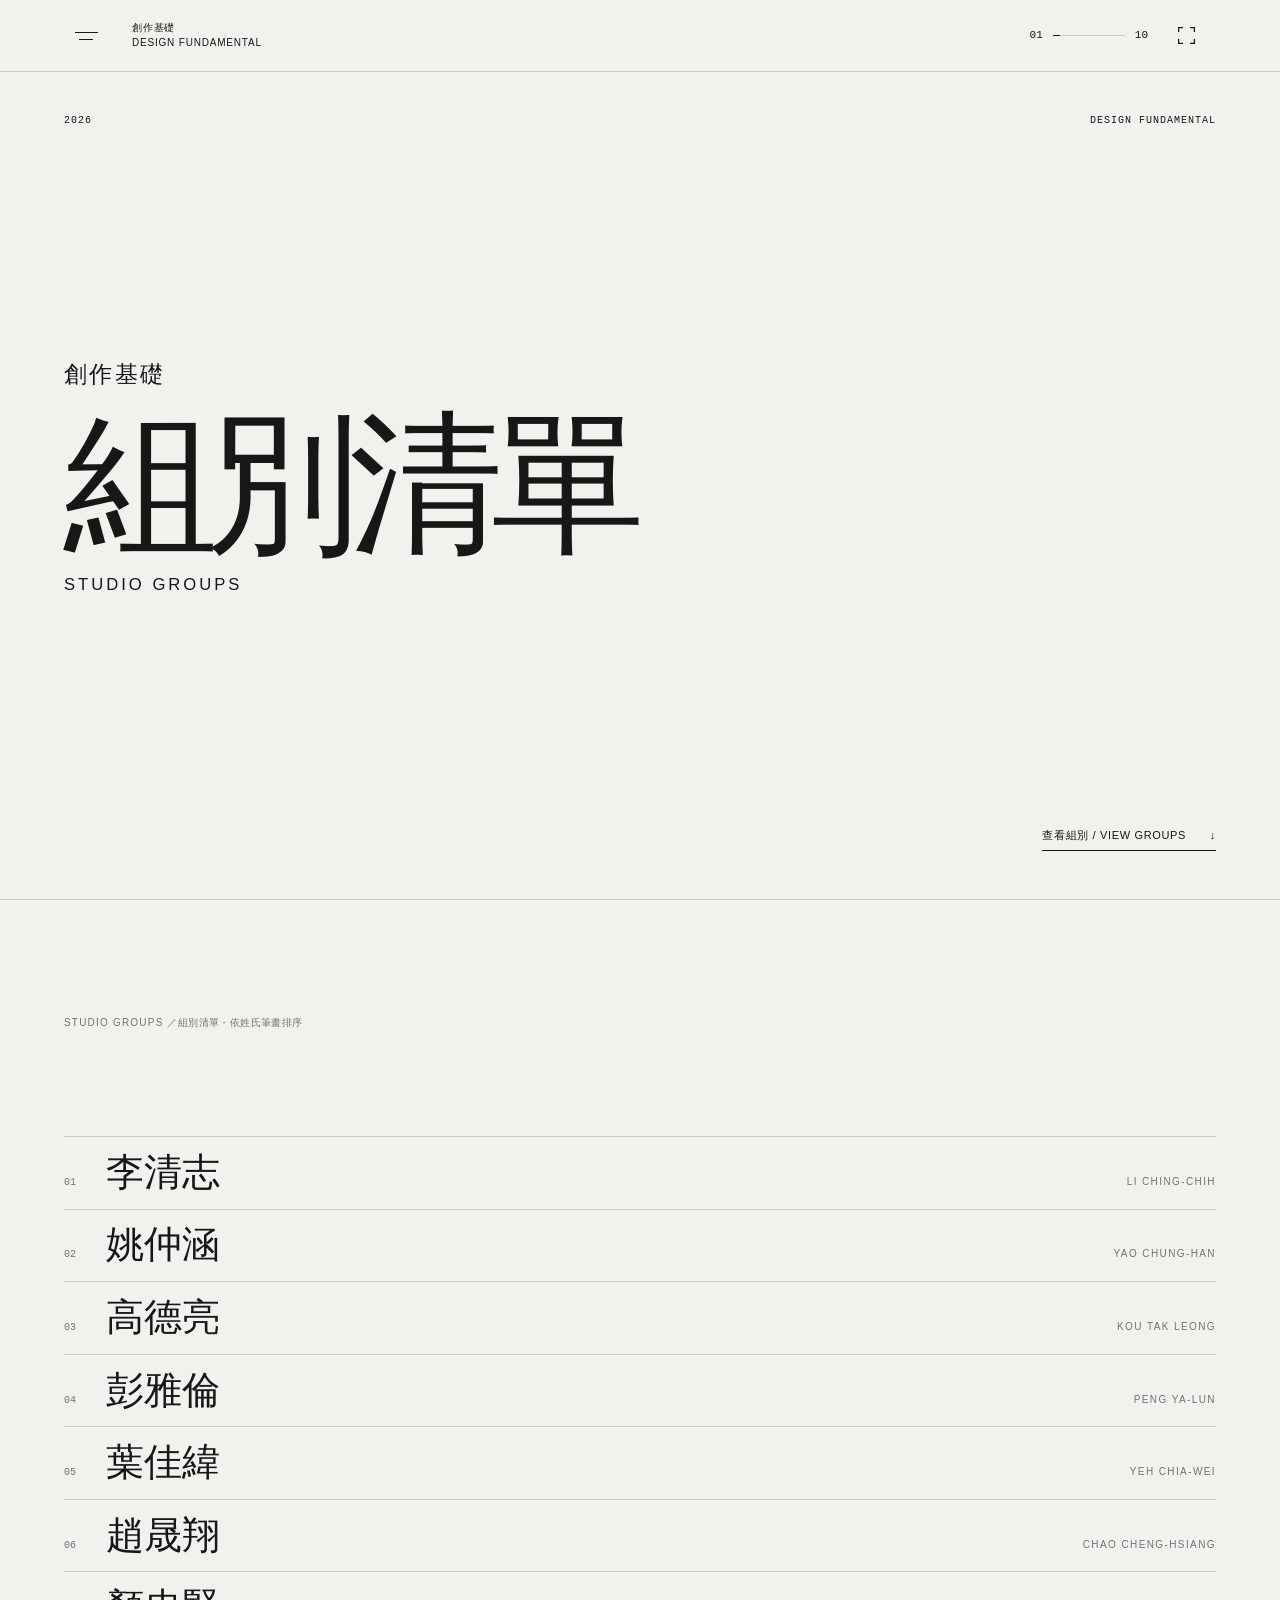
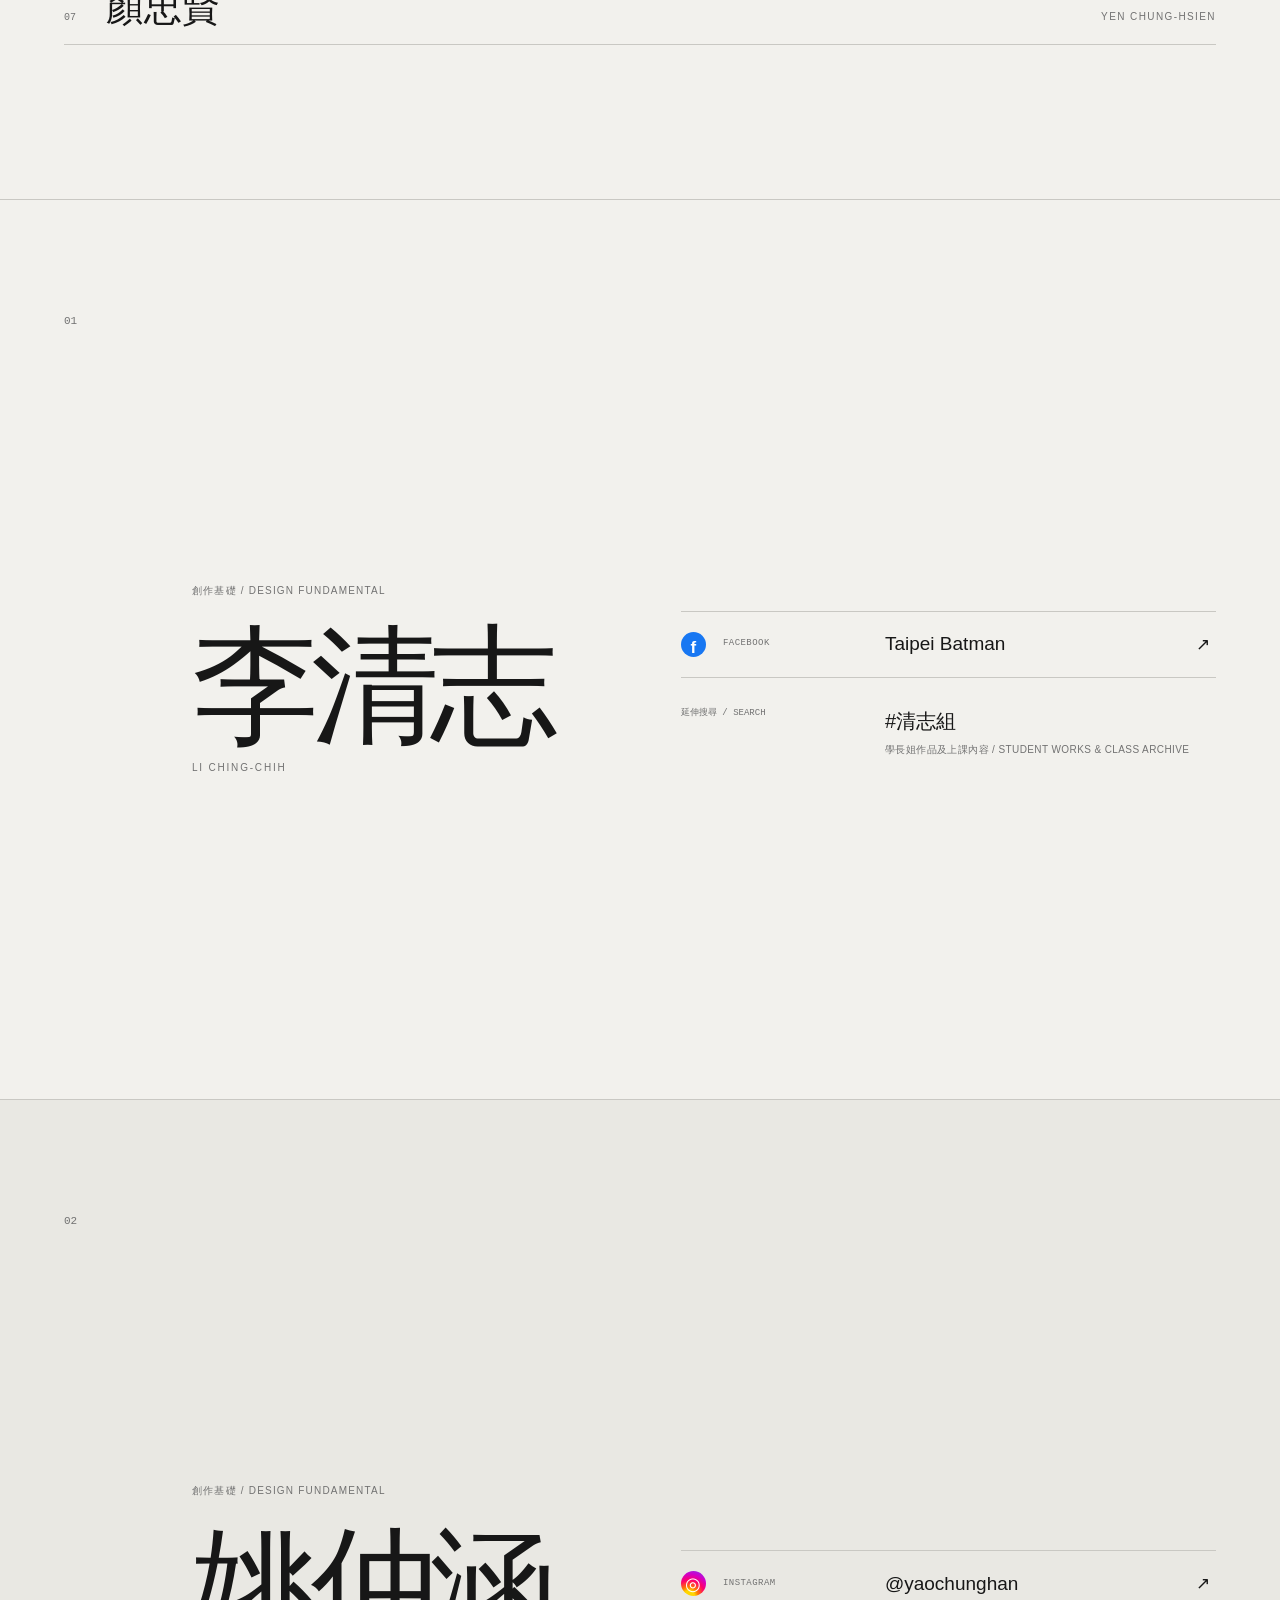
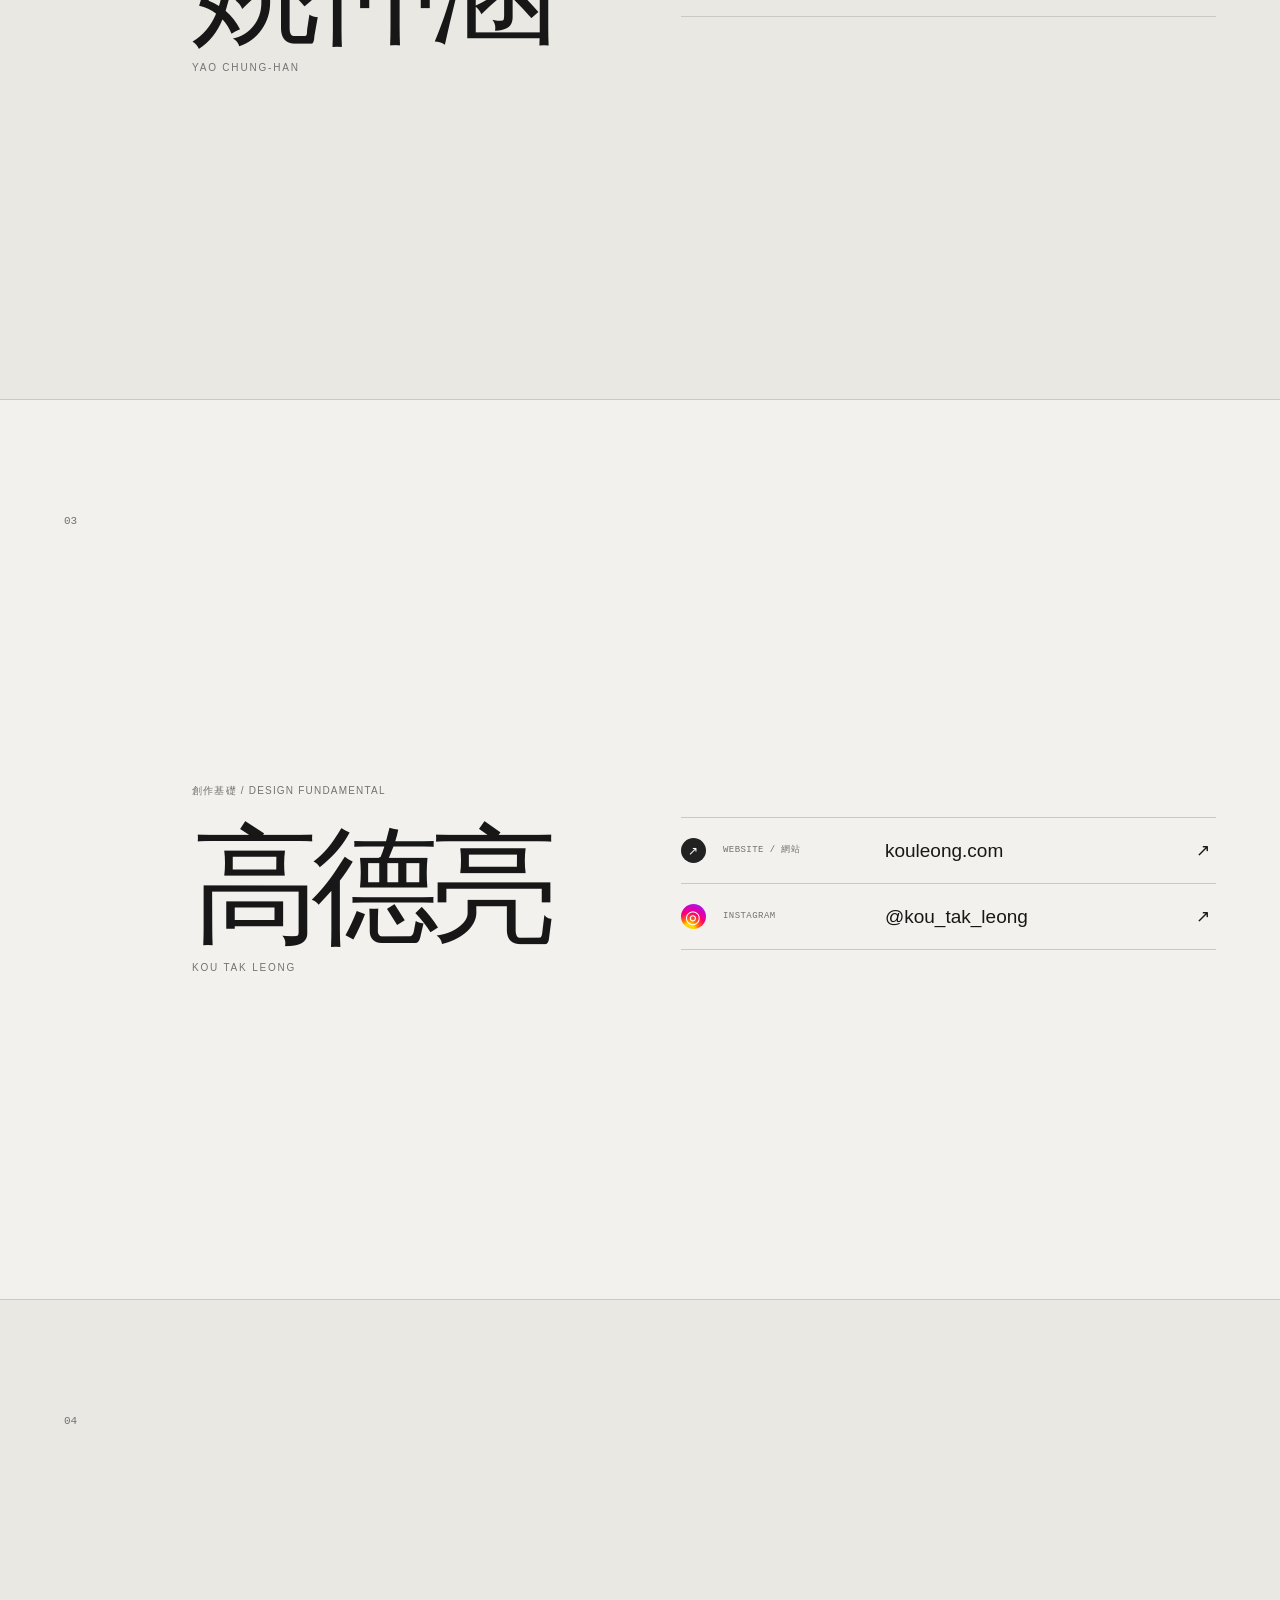
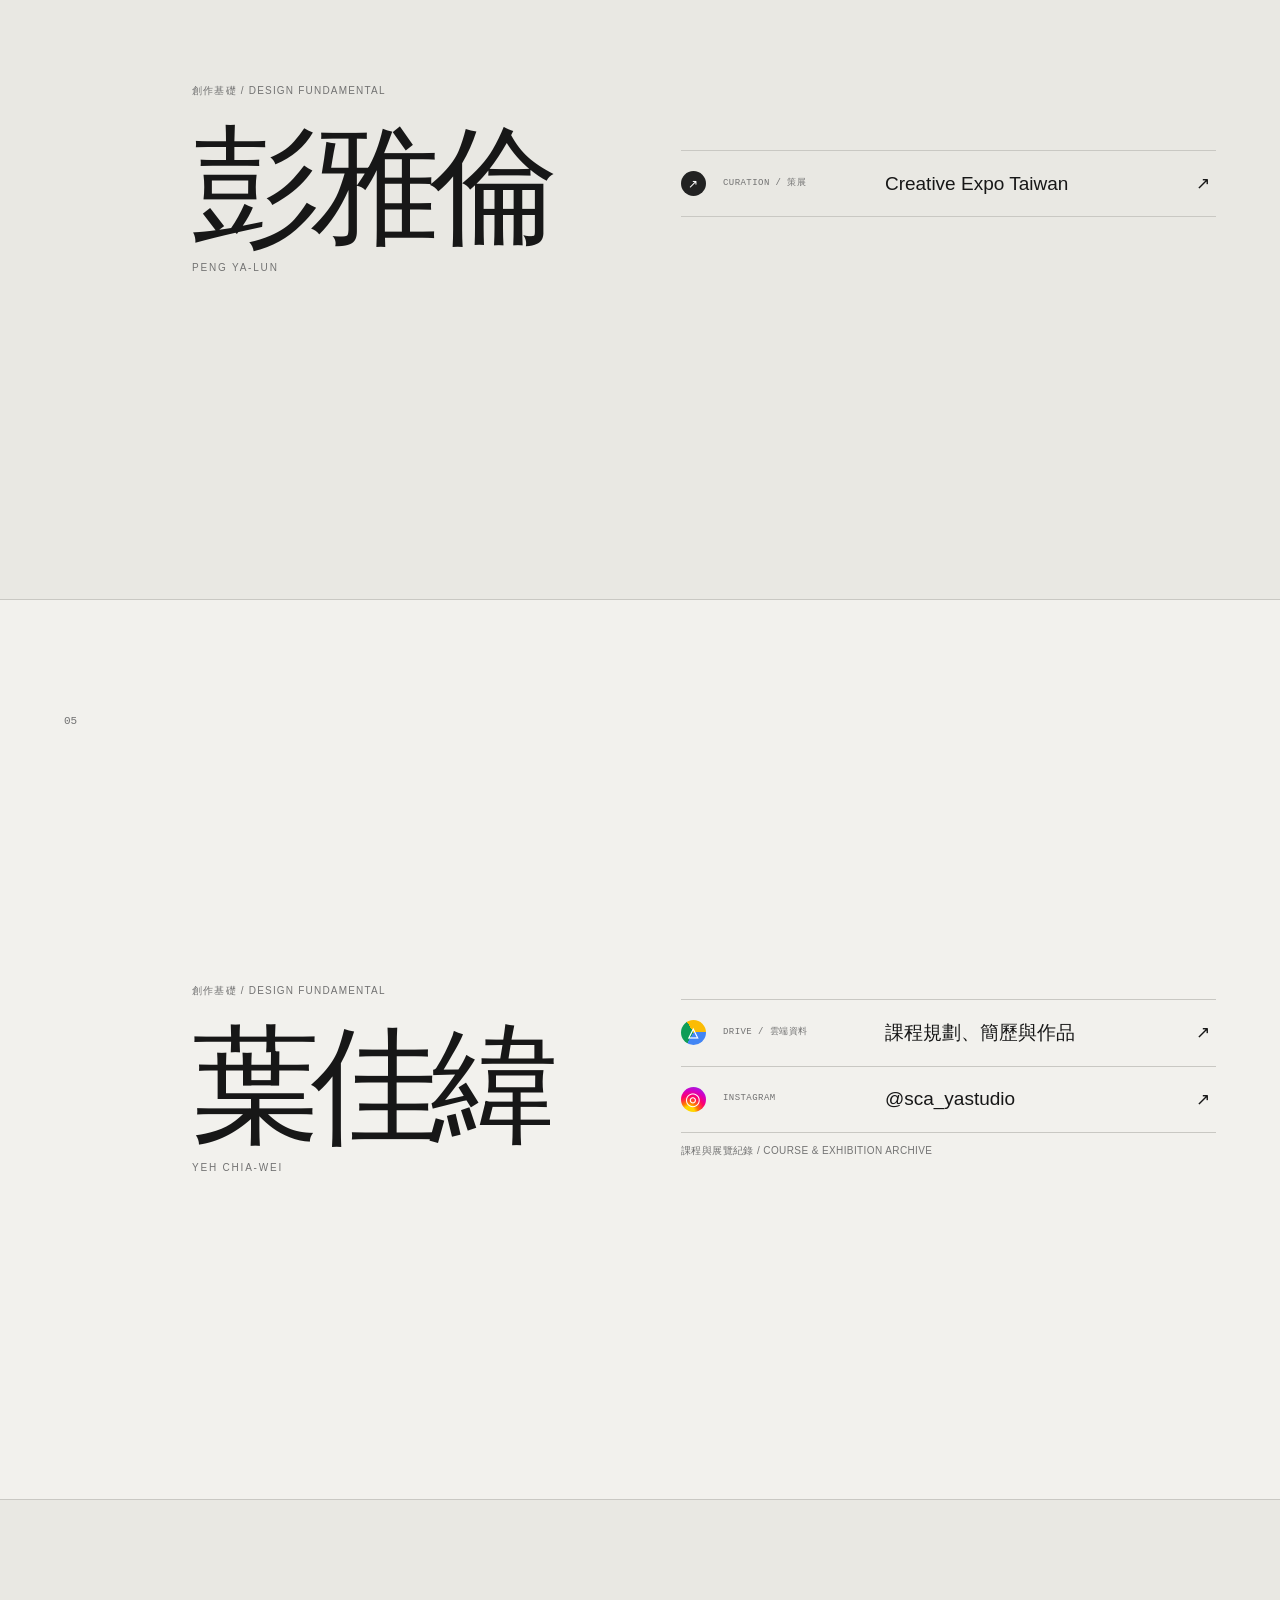
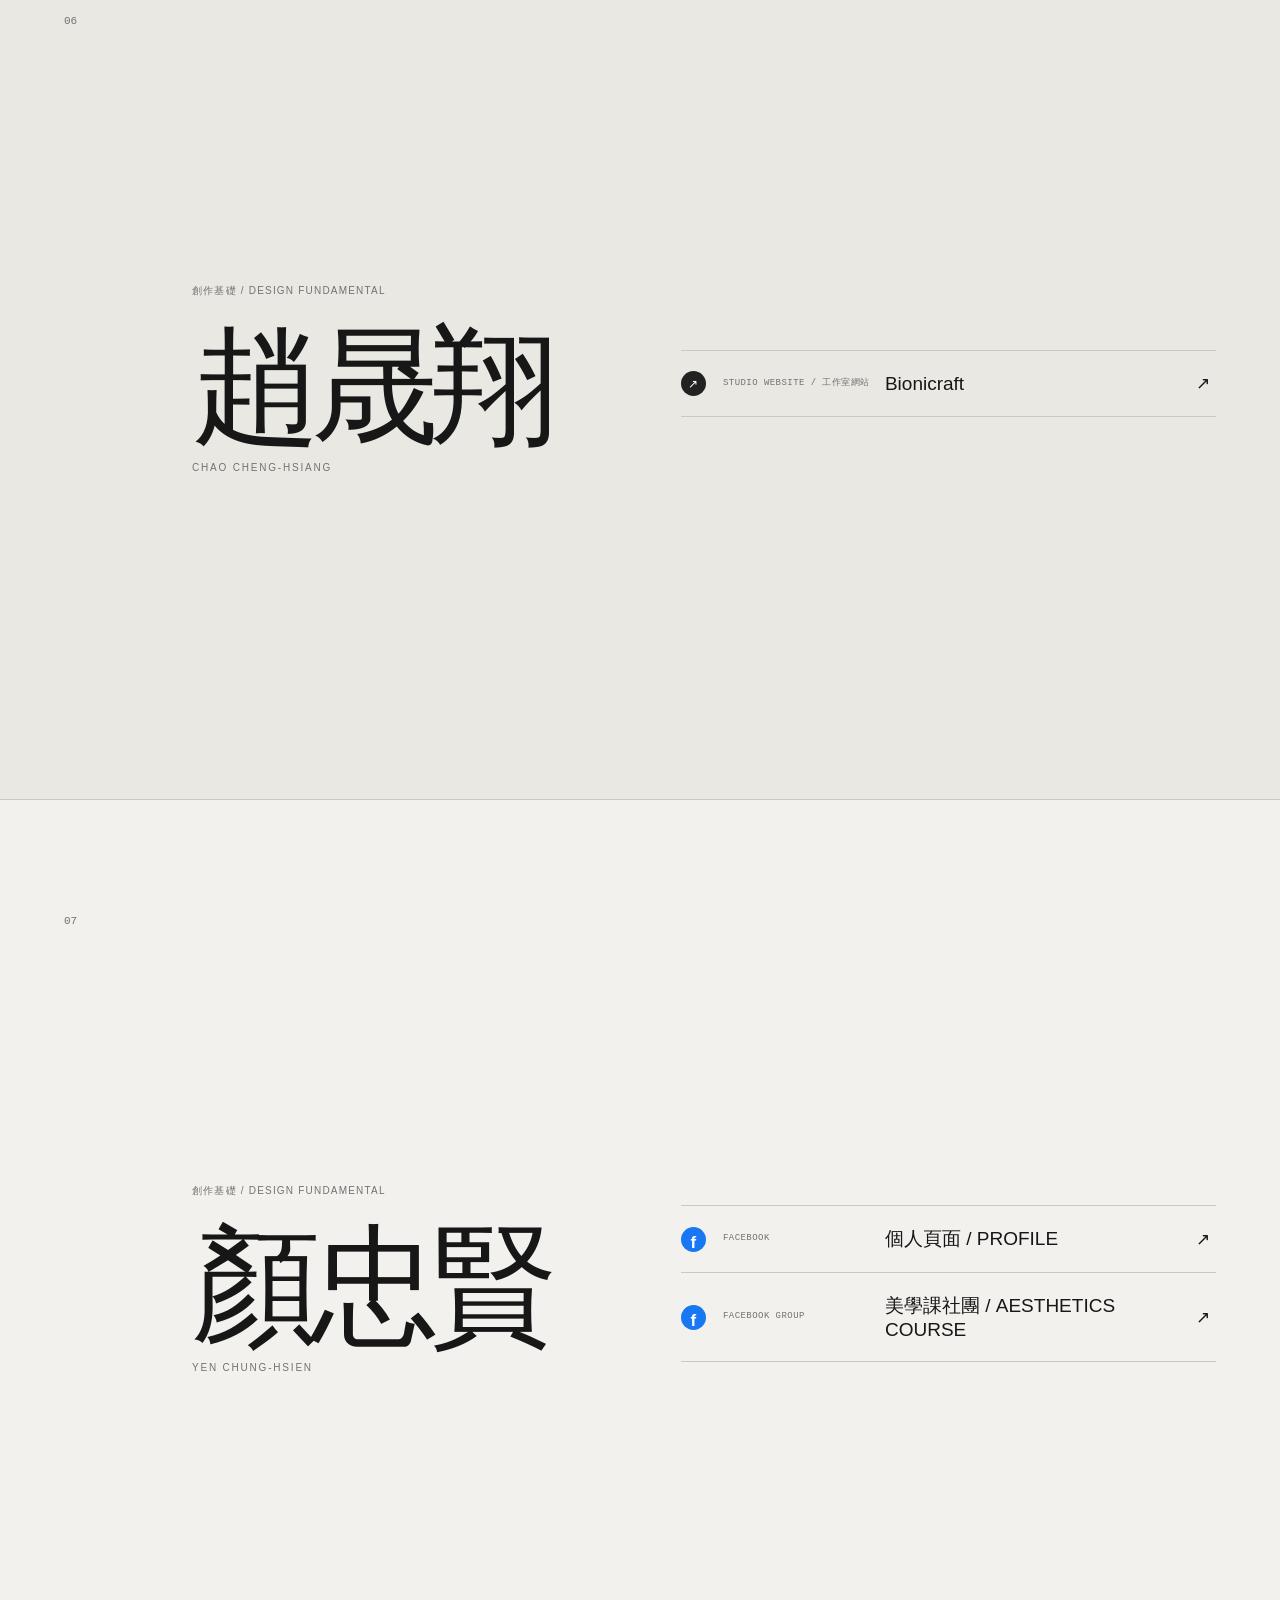
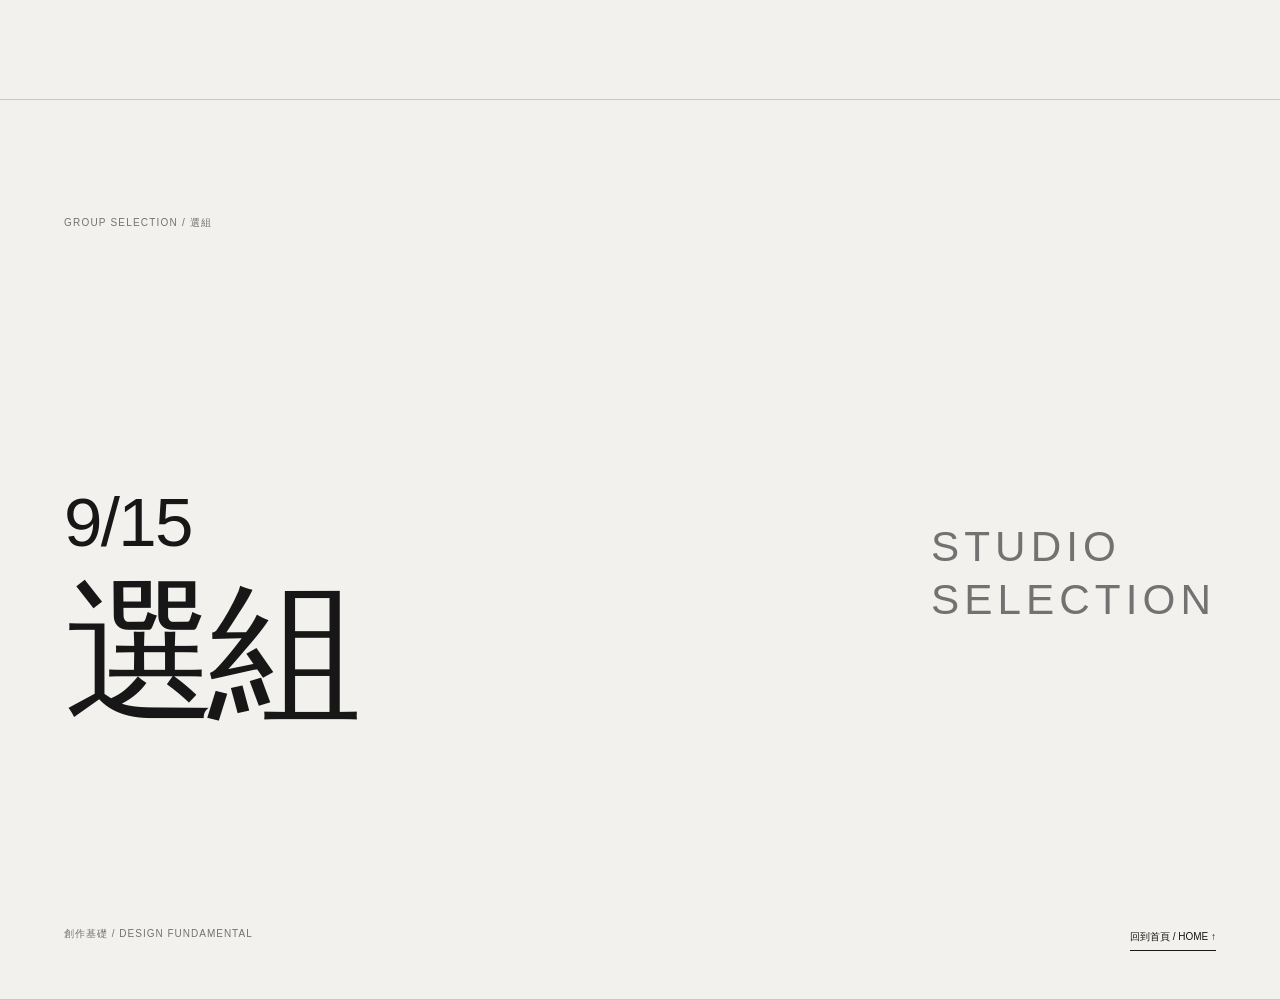
==== 1st/theater/index.html @ 1d9980ff "加入一年級創作基礎組別清單，並自首頁連結" ====
<!doctype html>
<html lang="zh-Hant">
<head>
  <meta charset="utf-8">
  <meta name="viewport" content="width=device-width, initial-scale=1, viewport-fit=cover">
  <meta name="description" content="創作基礎教師組別清單｜Design Fundamental Studio Groups">
  <title>創作基礎｜組別清單</title>
  <link rel="stylesheet" href="styles.css">
</head>
<body>
  <header class="topbar">
    <button class="icon-button menu-button" type="button" aria-label="開啟頁面目錄" aria-controls="drawer" aria-expanded="false">
      <span></span><span></span>
    </button>
    <a class="brand" href="#cover" aria-label="回到首頁"><span>創作基礎</span><strong>DESIGN FUNDAMENTAL</strong></a>
    <div class="progress" aria-hidden="true"><span id="current-number">01</span><i></i><span id="total-number">10</span></div>
    <button class="icon-button fullscreen-button" type="button" aria-label="進入全螢幕" title="全螢幕">
      <svg viewBox="0 0 24 24" aria-hidden="true"><path d="M8 3H3v5M16 3h5v5M8 21H3v-5M16 21h5v-5"/></svg>
    </button>
  </header>

  <div class="drawer-backdrop" hidden></div>
  <aside class="drawer" id="drawer" aria-hidden="true" aria-label="頁面目錄">
    <div class="drawer-head"><span>INDEX / 目錄</span><button class="drawer-close" type="button" aria-label="關閉目錄">×</button></div>
    <nav>
      <a href="#cover"><span>01</span>首頁 / HOME</a>
      <a href="#index"><span>02</span>組別清單 / STUDIO GROUPS</a>
      <a href="#li-ching-chih"><span>03</span><b>李清志<em>LI CHING-CHIH</em></b></a>
      <a href="#yao-chung-han"><span>04</span><b>姚仲涵<em>YAO CHUNG-HAN</em></b></a>
      <a href="#kou-tak-leong"><span>05</span><b>高德亮<em>KOU TAK LEONG</em></b></a>
      <a href="#peng-ya-lun"><span>06</span><b>彭雅倫<em>PENG YA-LUN</em></b></a>
      <a href="#yeh-chia-wei"><span>07</span><b>葉佳緯<em>YEH CHIA-WEI</em></b></a>
      <a href="#chao-cheng-hsiang"><span>08</span><b>趙晟翔<em>CHAO CHENG-HSIANG</em></b></a>
      <a href="#yen-chung-hsien"><span>09</span><b>顏忠賢<em>YEN CHUNG-HSIEN</em></b></a>
      <a href="#note"><span>10</span>9/15 選組 / SELECTION</a>
    </nav>
    <p class="drawer-note">創作基礎 / DESIGN FUNDAMENTAL</p>
  </aside>

  <main id="main">
    <section class="scene cover" id="cover" data-number="01">
      <div class="eyebrow"><span>2026</span><span>DESIGN FUNDAMENTAL</span></div>
      <div class="cover-title"><p>創作基礎</p><h1>組別清單</h1><span class="title-en">STUDIO GROUPS</span></div>
      <div class="cover-foot"><a href="#index">查看組別 / VIEW GROUPS <span>↓</span></a></div>
    </section>

    <section class="scene overview" id="index" data-number="02">
      <div class="scene-label">STUDIO GROUPS <span>／組別清單・依姓氏筆畫排序</span></div>
      <div class="teacher-index">
        <a href="#li-ching-chih"><span>01</span>李清志<em>LI CHING-CHIH</em></a>
        <a href="#yao-chung-han"><span>02</span>姚仲涵<em>YAO CHUNG-HAN</em></a>
        <a href="#kou-tak-leong"><span>03</span>高德亮<em>KOU TAK LEONG</em></a>
        <a href="#peng-ya-lun"><span>04</span>彭雅倫<em>PENG YA-LUN</em></a>
        <a href="#yeh-chia-wei"><span>05</span>葉佳緯<em>YEH CHIA-WEI</em></a>
        <a href="#chao-cheng-hsiang"><span>06</span>趙晟翔<em>CHAO CHENG-HSIANG</em></a>
        <a href="#yen-chung-hsien"><span>07</span>顏忠賢<em>YEN CHUNG-HSIEN</em></a>
      </div>
    </section>

    <section class="scene teacher" id="li-ching-chih" data-number="03">
      <div class="teacher-no">01</div><div class="teacher-main"><div class="scene-label">創作基礎 / DESIGN FUNDAMENTAL</div><h2>李清志</h2><p class="roman">LI CHING-CHIH</p></div>
      <div class="resources"><a href="https://www.facebook.com/taipeibatman/?locale=zh_TW" target="_blank" rel="noopener"><b class="service-icon facebook" aria-hidden="true">f</b><span>FACEBOOK</span><strong>Taipei Batman</strong><i>↗</i></a><div class="search-cue"><span>延伸搜尋 / SEARCH</span><strong>#清志組</strong><p>學長姐作品及上課內容 / STUDENT WORKS &amp; CLASS ARCHIVE</p></div></div>
    </section>

    <section class="scene teacher alt" id="yao-chung-han" data-number="04">
      <div class="teacher-no">02</div><div class="teacher-main"><div class="scene-label">創作基礎 / DESIGN FUNDAMENTAL</div><h2>姚仲涵</h2><p class="roman">YAO CHUNG-HAN</p></div>
      <div class="resources"><a href="https://www.instagram.com/yaochunghan/" target="_blank" rel="noopener"><b class="service-icon instagram" aria-hidden="true">◎</b><span>INSTAGRAM</span><strong>@yaochunghan</strong><i>↗</i></a></div>
    </section>

    <section class="scene teacher" id="kou-tak-leong" data-number="05">
      <div class="teacher-no">03</div><div class="teacher-main"><div class="scene-label">創作基礎 / DESIGN FUNDAMENTAL</div><h2>高德亮</h2><p class="roman">KOU TAK LEONG</p></div>
      <div class="resources"><a href="https://kouleong.com/" target="_blank" rel="noopener"><b class="service-icon website" aria-hidden="true">↗</b><span>WEBSITE / 網站</span><strong>kouleong.com</strong><i>↗</i></a><a href="https://www.instagram.com/kou_tak_leong" target="_blank" rel="noopener"><b class="service-icon instagram" aria-hidden="true">◎</b><span>INSTAGRAM</span><strong>@kou_tak_leong</strong><i>↗</i></a></div>
    </section>

    <section class="scene teacher alt" id="peng-ya-lun" data-number="06">
      <div class="teacher-no">04</div><div class="teacher-main"><div class="scene-label">創作基礎 / DESIGN FUNDAMENTAL</div><h2>彭雅倫</h2><p class="roman">PENG YA-LUN</p></div>
      <div class="resources"><a href="https://creativexpo.tw/zh-TW/cultural_curations/10" target="_blank" rel="noopener"><b class="service-icon website" aria-hidden="true">↗</b><span>CURATION / 策展</span><strong>Creative Expo Taiwan</strong><i>↗</i></a></div>
    </section>

    <section class="scene teacher feature" id="yeh-chia-wei" data-number="07">
      <div class="teacher-no">05</div><div class="teacher-main"><div class="scene-label">創作基礎 / DESIGN FUNDAMENTAL</div><h2>葉佳緯</h2><p class="roman">YEH CHIA-WEI</p></div>
      <div class="resources"><a href="https://drive.google.com/drive/folders/1N_geGRnS-RFAFF9oGL-iHlhNefuOxCcX?usp=sharing" target="_blank" rel="noopener"><b class="service-icon drive" aria-hidden="true">△</b><span>DRIVE / 雲端資料</span><strong>課程規劃、簡歷與作品</strong><i>↗</i></a><a href="https://www.instagram.com/sca_yastudio/" target="_blank" rel="noopener"><b class="service-icon instagram" aria-hidden="true">◎</b><span>INSTAGRAM</span><strong>@sca_yastudio</strong><i>↗</i></a><p class="detail">課程與展覽紀錄 / COURSE &amp; EXHIBITION ARCHIVE</p></div>
    </section>

    <section class="scene teacher alt" id="chao-cheng-hsiang" data-number="08">
      <div class="teacher-no">06</div><div class="teacher-main"><div class="scene-label">創作基礎 / DESIGN FUNDAMENTAL</div><h2>趙晟翔</h2><p class="roman">CHAO CHENG-HSIANG</p></div>
      <div class="resources"><a href="https://www.bionicraft.com" target="_blank" rel="noopener"><b class="service-icon website" aria-hidden="true">↗</b><span>STUDIO WEBSITE / 工作室網站</span><strong>Bionicraft</strong><i>↗</i></a></div>
    </section>

    <section class="scene teacher" id="yen-chung-hsien" data-number="09">
      <div class="teacher-no">07</div><div class="teacher-main"><div class="scene-label">創作基礎 / DESIGN FUNDAMENTAL</div><h2>顏忠賢</h2><p class="roman">YEN CHUNG-HSIEN</p></div>
      <div class="resources"><a href="https://www.facebook.com/share/14n8GoE8MLs/?mibextid=wwXIfr" target="_blank" rel="noopener"><b class="service-icon facebook" aria-hidden="true">f</b><span>FACEBOOK</span><strong>個人頁面 / PROFILE</strong><i>↗</i></a><a href="https://www.facebook.com/share/g/1DfXF14tcX/?mibextid=wwXIfr" target="_blank" rel="noopener"><b class="service-icon facebook" aria-hidden="true">f</b><span>FACEBOOK GROUP</span><strong>美學課社團 / AESTHETICS COURSE</strong><i>↗</i></a></div>
    </section>

    <section class="scene note" id="note" data-number="10">
      <div class="scene-label">GROUP SELECTION / 選組</div><h2><span>9/15</span><br>選組</h2>
      <div class="selection-en">STUDIO<br>SELECTION</div>
      <p>創作基礎 / DESIGN FUNDAMENTAL</p><a class="back-top" href="#cover">回到首頁 / HOME ↑</a>
    </section>
  </main>
  <noscript>本頁需要 JavaScript 才能啟用導覽與全螢幕控制；所有教師連結仍可正常使用。</noscript>
  <script src="app.js"></script>
</body>
</html>
---- 1st/theater/styles.css ----
:root {
  --paper: #f2f1ed;
  --ink: #171717;
  --muted: #727272;
  --line: #c9c8c3;
  --header: 72px;
  --pad: clamp(24px, 5vw, 76px);
  font-family: "Helvetica Neue", "Noto Sans TC", "PingFang TC", Arial, sans-serif;
  color: var(--ink);
  background: var(--paper);
}

* { box-sizing: border-box; }
html { scroll-behavior: smooth; scroll-snap-type: y mandatory; background: var(--paper); }
body { margin: 0; background: var(--paper); overflow-x: hidden; }
a { color: inherit; }

.topbar {
  position: fixed;
  z-index: 50;
  inset: 0 0 auto;
  height: var(--header);
  display: grid;
  grid-template-columns: 52px auto 1fr 52px;
  align-items: center;
  gap: 16px;
  padding: 0 var(--pad);
  border-bottom: 1px solid var(--line);
  background: rgba(242, 241, 237, .94);
  backdrop-filter: blur(12px);
}

.icon-button {
  width: 44px;
  height: 44px;
  border: 0;
  background: transparent;
  color: inherit;
  display: grid;
  place-items: center;
  cursor: pointer;
}

.menu-button { gap: 6px; align-content: center; }
.menu-button span { display: block; width: 23px; height: 1px; background: currentColor; }
.menu-button span:last-child { width: 14px; justify-self: start; margin-left: 9px; }
.brand { text-decoration: none; line-height: 1.05; font-size: 10px; letter-spacing: .08em; }
.brand span, .brand strong { display: block; }
.brand strong { font-size: 10px; margin-top: 4px; font-weight: 500; }
.progress { justify-self: end; display: flex; align-items: center; gap: 10px; font: 11px/1 monospace; }
.progress i { width: 72px; height: 1px; background: var(--line); position: relative; }
.progress i::after { content: ""; display: block; width: var(--progress, 10%); height: 1px; background: var(--ink); transition: width .3s; }
.fullscreen-button svg { width: 21px; fill: none; stroke: currentColor; stroke-width: 1.4; }

.scene {
  position: relative;
  min-height: 100vh;
  min-height: 100svh;
  padding: calc(var(--header) + 44px) var(--pad) 48px;
  scroll-snap-align: start;
  scroll-margin-top: var(--header);
  overflow: hidden;
  border-bottom: 1px solid var(--line);
}

.scene-label { font-size: 10px; letter-spacing: .12em; text-transform: uppercase; color: var(--muted); }
.scene-label span { letter-spacing: .04em; }
.cover { display: grid; grid-template-rows: auto 1fr auto; }
.eyebrow { display: flex; justify-content: space-between; font: 10px/1 monospace; letter-spacing: .1em; }
.cover-title { align-self: center; }
.cover-title p { font-size: clamp(16px, 2vw, 23px); margin: 0 0 24px; letter-spacing: .1em; }
.cover h1 { font-size: clamp(68px, 12vw, 160px); line-height: .92; font-weight: 400; letter-spacing: -.075em; margin: 0; }
.title-en { display: block; margin-top: 20px; font-size: clamp(12px, 1.3vw, 17px); letter-spacing: .18em; }
.cover-foot { display: flex; justify-content: flex-end; align-items: end; }
.cover-foot a { font-size: 11px; letter-spacing: .06em; text-decoration: none; border-bottom: 1px solid; padding-bottom: 7px; }
.cover-foot a span { margin-left: 20px; }

.overview { display: grid; grid-template-rows: auto 1fr; }
.teacher-index { align-self: center; }
.teacher-index a {
  display: grid;
  grid-template-columns: 42px minmax(170px, 1fr) 1fr;
  align-items: baseline;
  text-decoration: none;
  border-bottom: 1px solid var(--line);
  padding: clamp(7px, 1.2vh, 14px) 0;
  font-size: clamp(25px, 4.2vh, 47px);
  transition: padding .2s;
}
.teacher-index a:first-child { border-top: 1px solid var(--line); }
.teacher-index a:hover, .teacher-index a:focus-visible { padding-left: 10px; }
.teacher-index span { font: 10px/1 monospace; color: var(--muted); }
.teacher-index em { font: 10px/1 sans-serif; letter-spacing: .14em; font-style: normal; justify-self: end; color: var(--muted); }

.teacher { display: grid; grid-template-columns: 6vw minmax(280px, .9fr) minmax(320px, 1.1fr); column-gap: 4vw; align-items: center; }
.teacher.alt { background: #e9e8e3; }
.teacher-no { align-self: start; font: 11px/1 monospace; color: var(--muted); }
.teacher-main h2 { font-size: clamp(68px, 10vw, 142px); line-height: .9; font-weight: 400; letter-spacing: -.07em; margin: 30px 0 18px; }
.roman { font-size: 10px; letter-spacing: .18em; color: var(--muted); }
.resources { border-top: 1px solid var(--line); }
.resources > a {
  display: grid;
  grid-template-columns: 30px 150px 1fr 20px;
  gap: 12px;
  align-items: center;
  text-decoration: none;
  border-bottom: 1px solid var(--line);
  padding: 20px 0;
}
.service-icon { width: 25px; height: 25px; border-radius: 50%; display: grid; place-items: center; font: 600 14px/1 Arial; color: #fff; }
.service-icon.facebook { background: #1877f2; font-family: Arial, sans-serif; font-size: 17px; align-items: end; padding-bottom: 1px; }
.service-icon.instagram { background: radial-gradient(circle at 32% 100%, #ffd600 0 18%, #ff7a00 30%, #ff0169 52%, #d300c5 72%, #7638fa 100%); font-size: 18px; font-weight: 400; }
.service-icon.website { background: #222; font-size: 12px; font-weight: 400; }
.service-icon.drive { background: conic-gradient(from 210deg, #0f9d58 0 33%, #fbbc04 0 66%, #4285f4 0); font-size: 13px; font-weight: 600; }
.resources > a span { font: 9px/1.3 monospace; letter-spacing: .05em; color: var(--muted); }
.resources > a strong { font-size: clamp(15px, 1.5vw, 19px); font-weight: 400; }
.resources > a i { font-style: normal; font-size: 17px; transition: transform .2s; }
.resources > a:hover i, .resources > a:focus-visible i { transform: translate(3px, -3px); }
.search-cue { margin-top: 30px; display: grid; grid-template-columns: 192px 1fr; gap: 8px 12px; }
.search-cue span { font: 9px/1.3 monospace; color: var(--muted); }
.search-cue strong { font-size: 20px; font-weight: 400; }
.search-cue p { grid-column: 2; margin: 0; font-size: 10px; letter-spacing: .04em; color: var(--muted); }
.detail { font-size: 10px; color: var(--muted); letter-spacing: .04em; line-height: 1.6; }

.note { display: grid; grid-template-columns: 1.15fr .85fr; grid-template-rows: auto 1fr auto; column-gap: 8vw; }
.note .scene-label { grid-column: 1 / -1; }
.note h2 { align-self: center; font-size: clamp(74px, 12vw, 170px); line-height: 1; font-weight: 400; letter-spacing: -.065em; margin: 0; }
.note h2 span { display: inline-block; font-size: .45em; letter-spacing: -.025em; margin-bottom: .28em; }
.selection-en { align-self: center; justify-self: end; font-size: clamp(22px, 3.3vw, 48px); line-height: 1.25; letter-spacing: .12em; color: var(--muted); }
.note > p { font-size: 10px; letter-spacing: .1em; align-self: end; color: var(--muted); }
.back-top { justify-self: end; align-self: end; font-size: 10px; text-decoration: none; border-bottom: 1px solid; padding-bottom: 6px; }

.drawer { position: fixed; z-index: 100; left: 0; top: 0; width: min(460px, 90vw); height: 100%; background: var(--paper); color: var(--ink); border-right: 1px solid var(--line); padding: 26px clamp(24px, 4vw, 52px); transform: translateX(-102%); transition: transform .3s ease; display: flex; flex-direction: column; }
.drawer.open { transform: none; }
.drawer-backdrop { position: fixed; z-index: 90; inset: 0; background: rgba(0, 0, 0, .2); }
.drawer-backdrop:not([hidden]) { display: block; }
.drawer-head { display: flex; justify-content: space-between; align-items: center; font: 10px/1 monospace; letter-spacing: .1em; margin-bottom: 34px; }
.drawer-close { border: 0; background: none; color: inherit; font-size: 30px; cursor: pointer; }
.drawer nav { display: flex; flex-direction: column; overflow: auto; }
.drawer nav a { display: grid; grid-template-columns: 42px 1fr; text-decoration: none; border-bottom: 1px solid var(--line); padding: 11px 0; font-size: 16px; }
.drawer nav a:first-child { border-top: 1px solid var(--line); }
.drawer nav a span { font: 9px/1.8 monospace; color: var(--muted); }
.drawer nav a b { display: flex; justify-content: space-between; align-items: baseline; gap: 14px; font-weight: 400; }
.drawer nav a em { font: 8px/1 sans-serif; letter-spacing: .08em; color: var(--muted); white-space: nowrap; }
.drawer nav a.active { font-weight: 600; }
.drawer-note { margin: auto 0 0; font-size: 9px; letter-spacing: .1em; color: var(--muted); }

:focus-visible { outline: 2px solid var(--ink); outline-offset: 4px; }

@media (max-width: 780px) {
  :root { --header: 64px; --pad: 22px; }
  .topbar { grid-template-columns: 40px auto 1fr 40px; gap: 8px; }
  .progress i { width: 28px; }
  .brand span { display: none; }
  .scene { padding-top: calc(var(--header) + 30px); }
  .cover h1 { font-size: clamp(64px, 21vw, 102px); }
  .cover-foot { justify-content: flex-start; }
  .overview { overflow: auto; }
  .teacher-index a { grid-template-columns: 34px 1fr; }
  .teacher-index em { display: none; }
  .teacher { grid-template-columns: 34px 1fr; grid-template-rows: auto auto 1fr; align-items: start; column-gap: 10px; }
  .teacher-no { grid-row: 1; }
  .teacher-main { grid-column: 2; }
  .teacher-main h2 { font-size: clamp(58px, 20vw, 94px); margin: 24px 0 13px; }
  .resources { grid-column: 2; margin-top: 8vh; }
  .resources > a { grid-template-columns: 28px 1fr 18px; padding: 16px 0; }
  .resources > a span { grid-column: 2; }
  .resources > a strong { grid-column: 2; }
  .resources > a i { grid-column: 3; grid-row: 1 / 3; }
  .service-icon { grid-row: 1 / 3; }
  .search-cue { grid-template-columns: 1fr; }
  .search-cue p { grid-column: 1; }
  .note { display: flex; flex-direction: column; }
  .note h2 { margin: auto 0 5vh; font-size: clamp(78px, 27vw, 130px); }
  .selection-en { align-self: flex-start; justify-self: auto; font-size: 23px; }
  .note > p { margin: auto 0 0; }
  .back-top { position: static; align-self: flex-end; margin-top: 24px; }
  .drawer nav a b { display: block; }
  .drawer nav a em { display: block; margin-top: 4px; }
}

@media (max-height: 720px) and (min-width: 781px) {
  .scene { padding-top: calc(var(--header) + 24px); padding-bottom: 24px; }
  .teacher-main h2 { font-size: clamp(60px, 9vw, 106px); }
  .resources > a { padding: 14px 0; }
  .teacher-index a { padding: 7px 0; }
}

@media (prefers-reduced-motion: reduce) {
  html { scroll-behavior: auto; }
  .drawer, .progress i::after, .resources > a i { transition: none; }
}
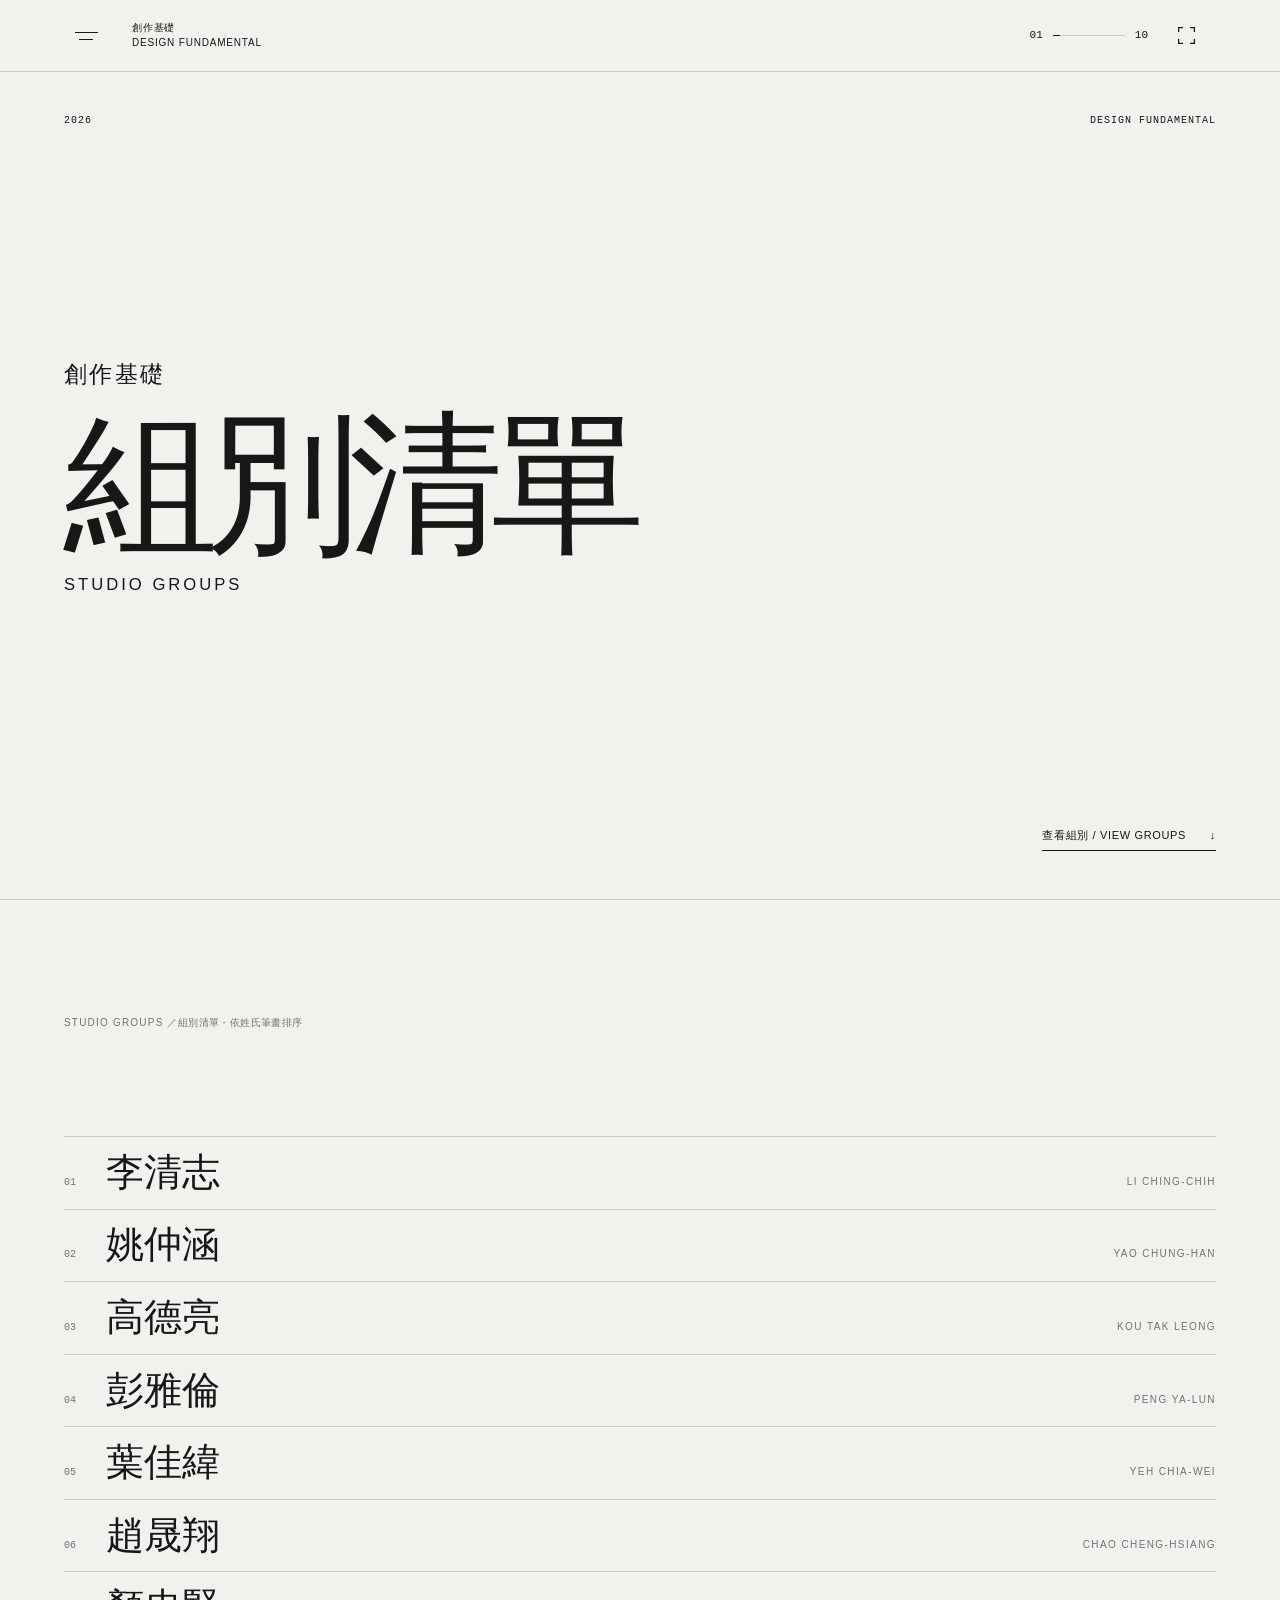
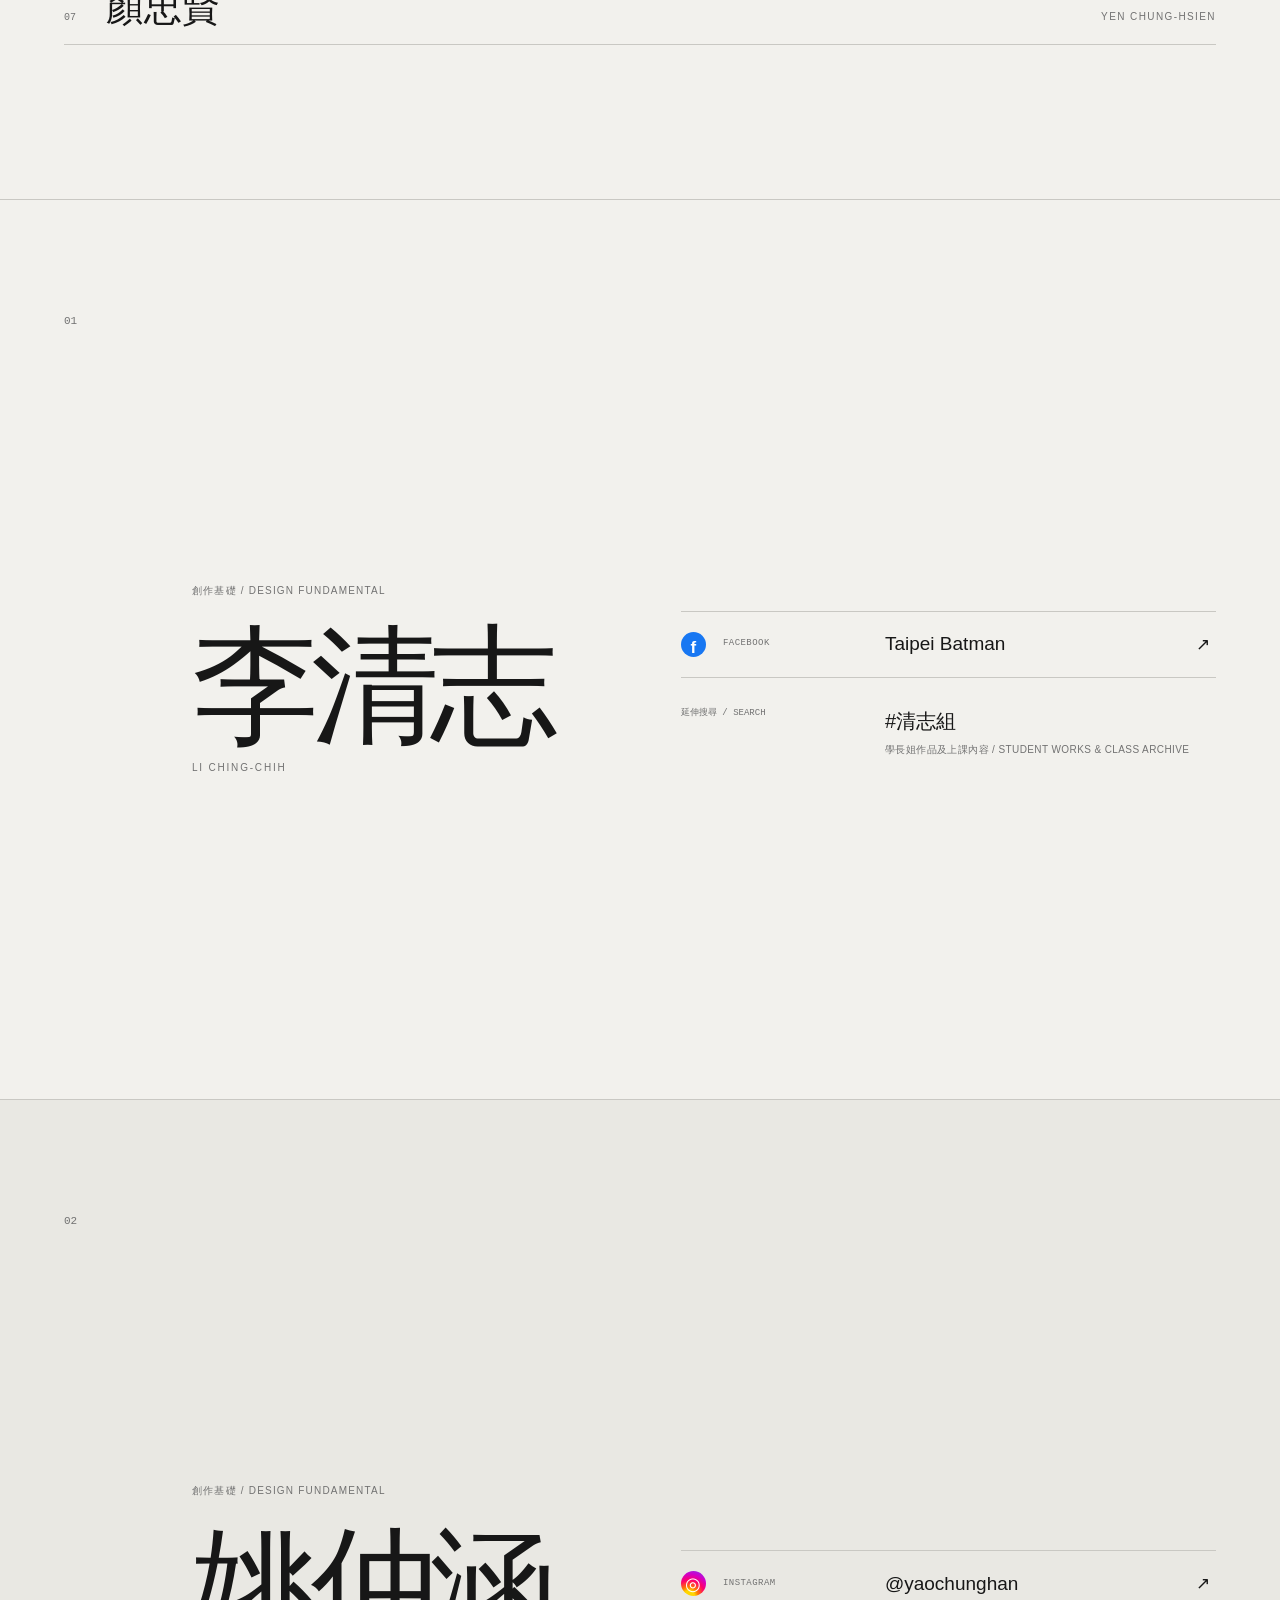
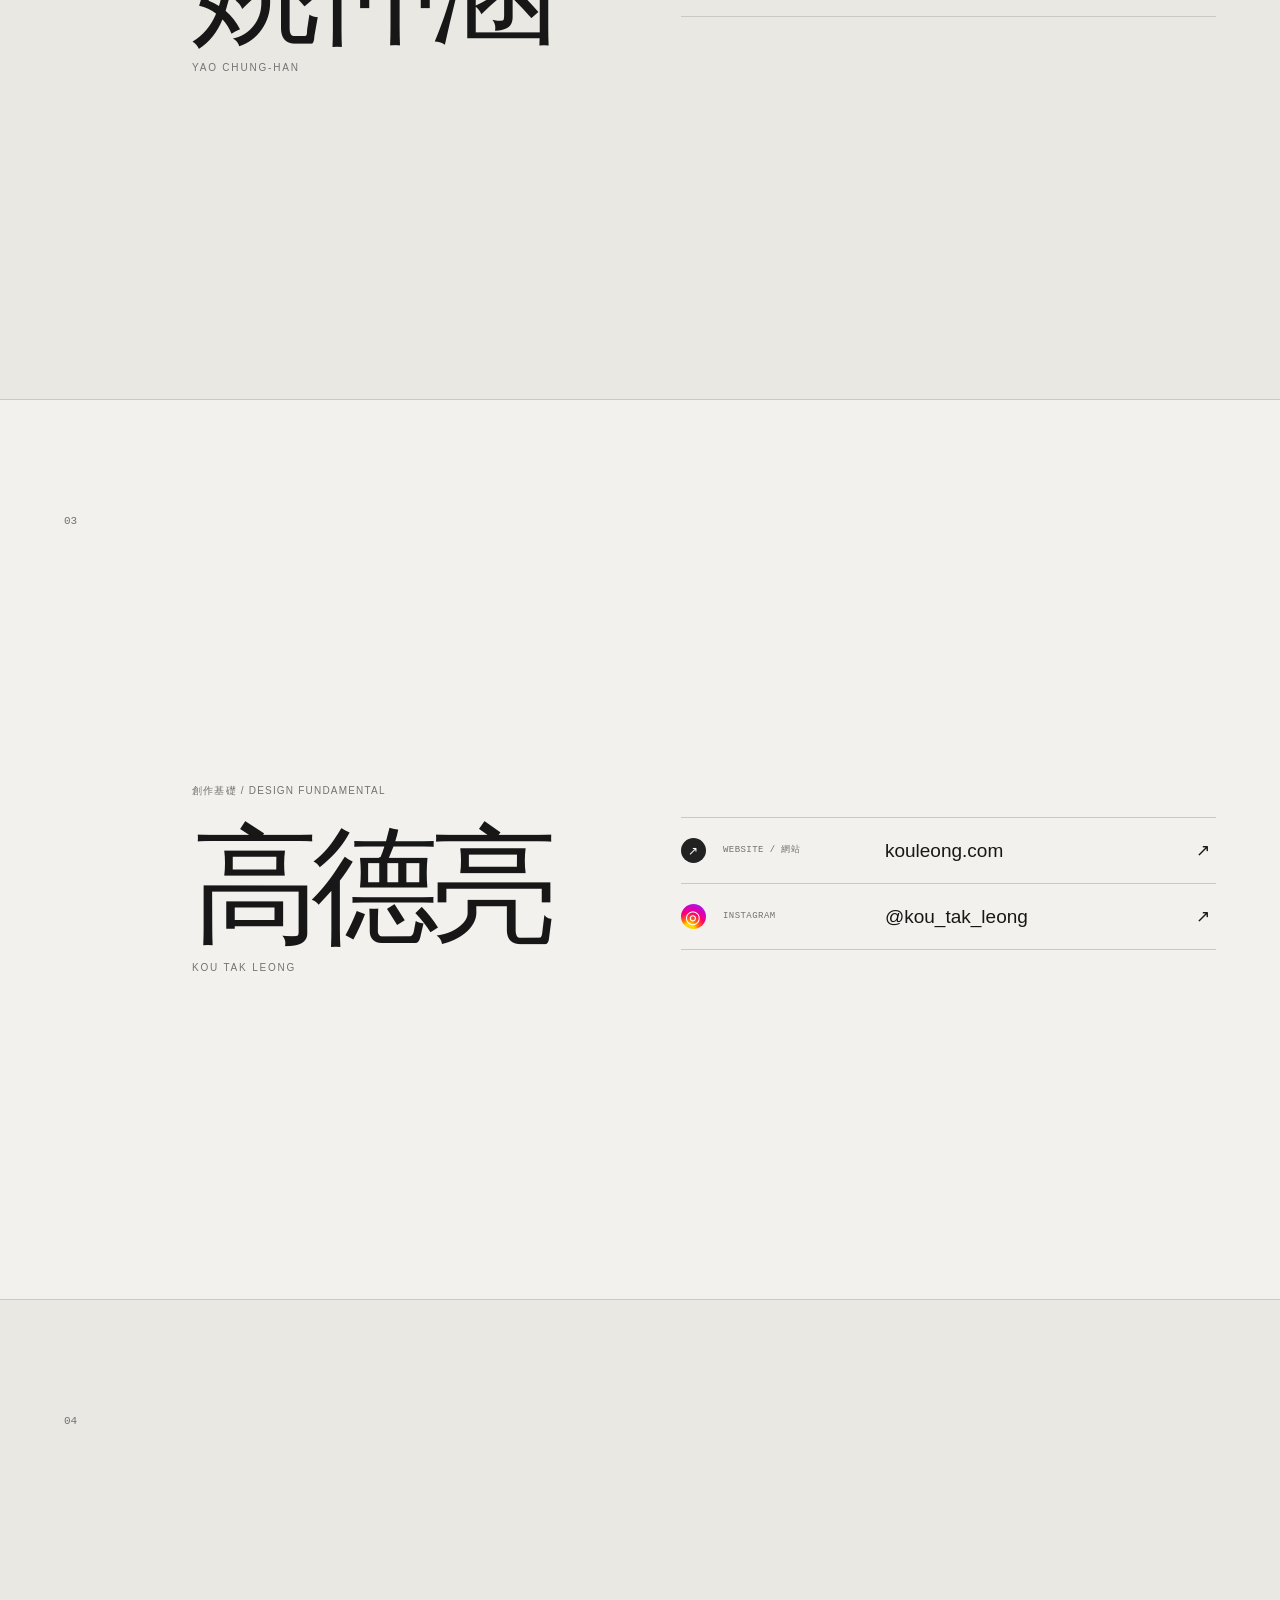
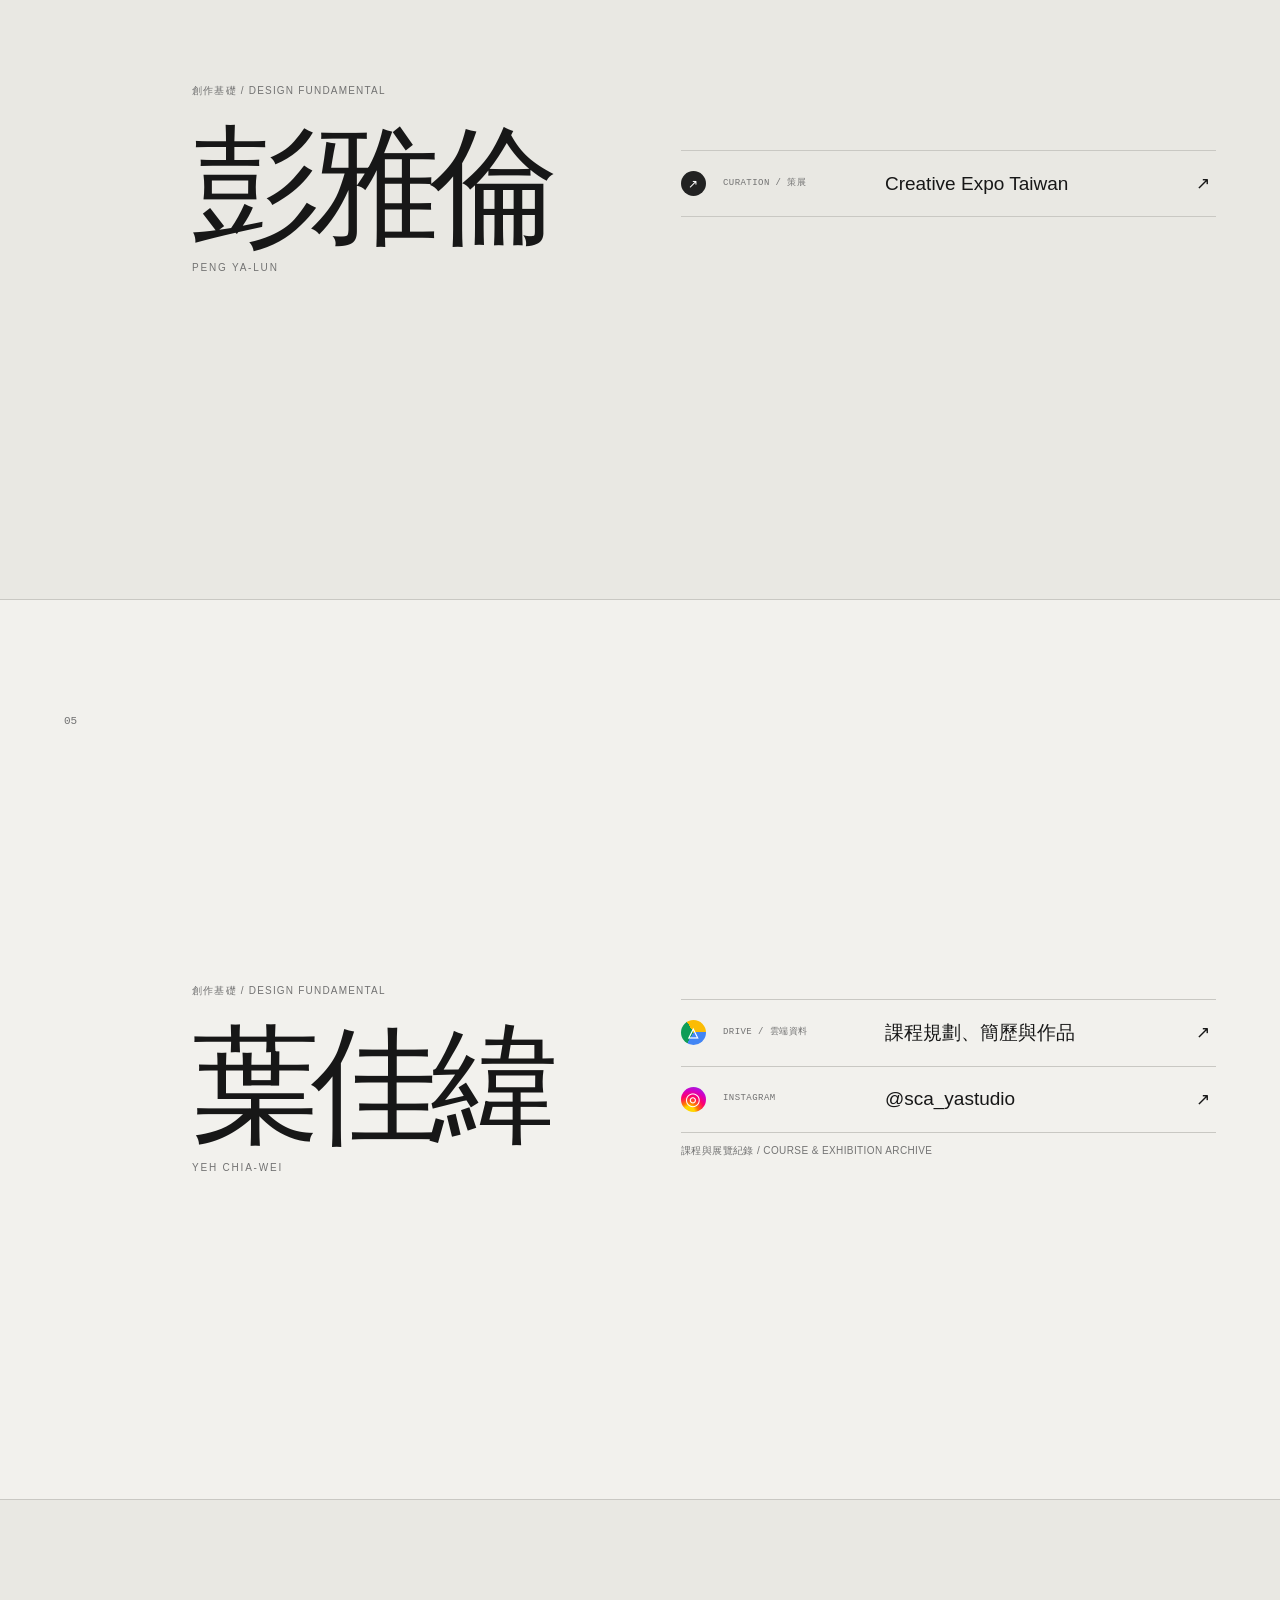
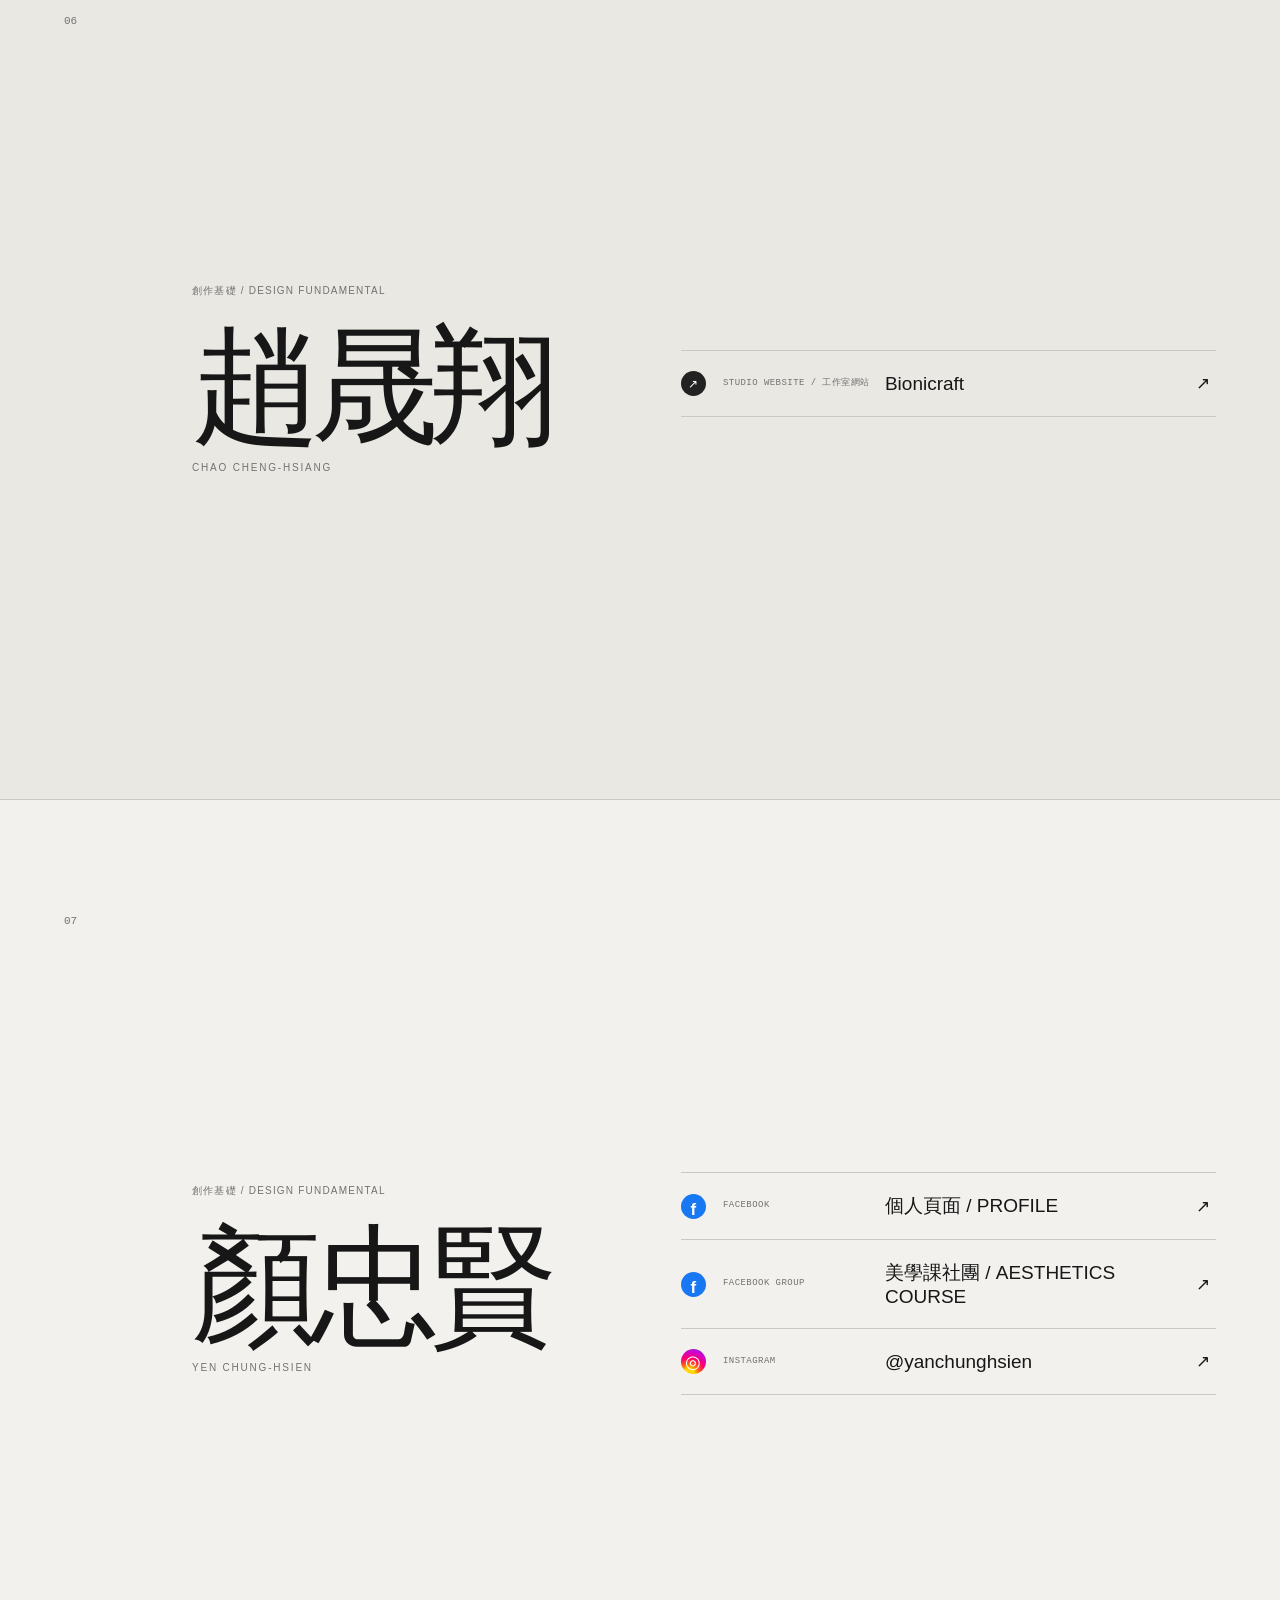
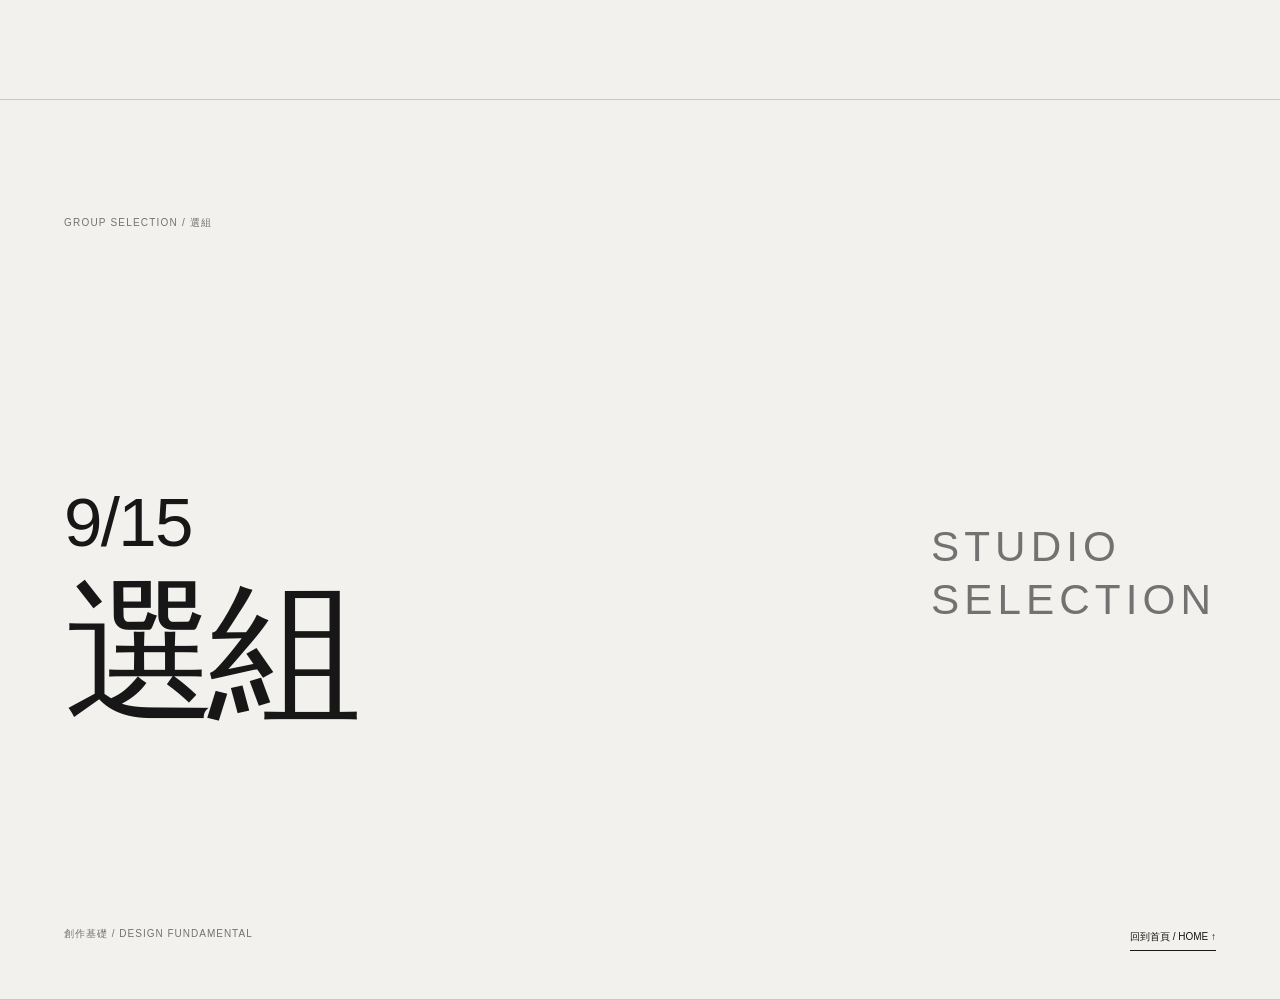
==== commit 7f153ef4: "顏忠賢加入 Instagram 連結" ====
--- a/1st/theater/index.html
+++ b/1st/theater/index.html
@@ -89,7 +89,7 @@
 
     <section class="scene teacher" id="yen-chung-hsien" data-number="09">
       <div class="teacher-no">07</div><div class="teacher-main"><div class="scene-label">創作基礎 / DESIGN FUNDAMENTAL</div><h2>顏忠賢</h2><p class="roman">YEN CHUNG-HSIEN</p></div>
-      <div class="resources"><a href="https://www.facebook.com/share/14n8GoE8MLs/?mibextid=wwXIfr" target="_blank" rel="noopener"><b class="service-icon facebook" aria-hidden="true">f</b><span>FACEBOOK</span><strong>個人頁面 / PROFILE</strong><i>↗</i></a><a href="https://www.facebook.com/share/g/1DfXF14tcX/?mibextid=wwXIfr" target="_blank" rel="noopener"><b class="service-icon facebook" aria-hidden="true">f</b><span>FACEBOOK GROUP</span><strong>美學課社團 / AESTHETICS COURSE</strong><i>↗</i></a></div>
+      <div class="resources"><a href="https://www.facebook.com/share/14n8GoE8MLs/?mibextid=wwXIfr" target="_blank" rel="noopener"><b class="service-icon facebook" aria-hidden="true">f</b><span>FACEBOOK</span><strong>個人頁面 / PROFILE</strong><i>↗</i></a><a href="https://www.facebook.com/share/g/1DfXF14tcX/?mibextid=wwXIfr" target="_blank" rel="noopener"><b class="service-icon facebook" aria-hidden="true">f</b><span>FACEBOOK GROUP</span><strong>美學課社團 / AESTHETICS COURSE</strong><i>↗</i></a><a href="https://www.instagram.com/yanchunghsien" target="_blank" rel="noopener"><b class="service-icon instagram" aria-hidden="true">◎</b><span>INSTAGRAM</span><strong>@yanchunghsien</strong><i>↗</i></a></div>
     </section>
 
     <section class="scene note" id="note" data-number="10">
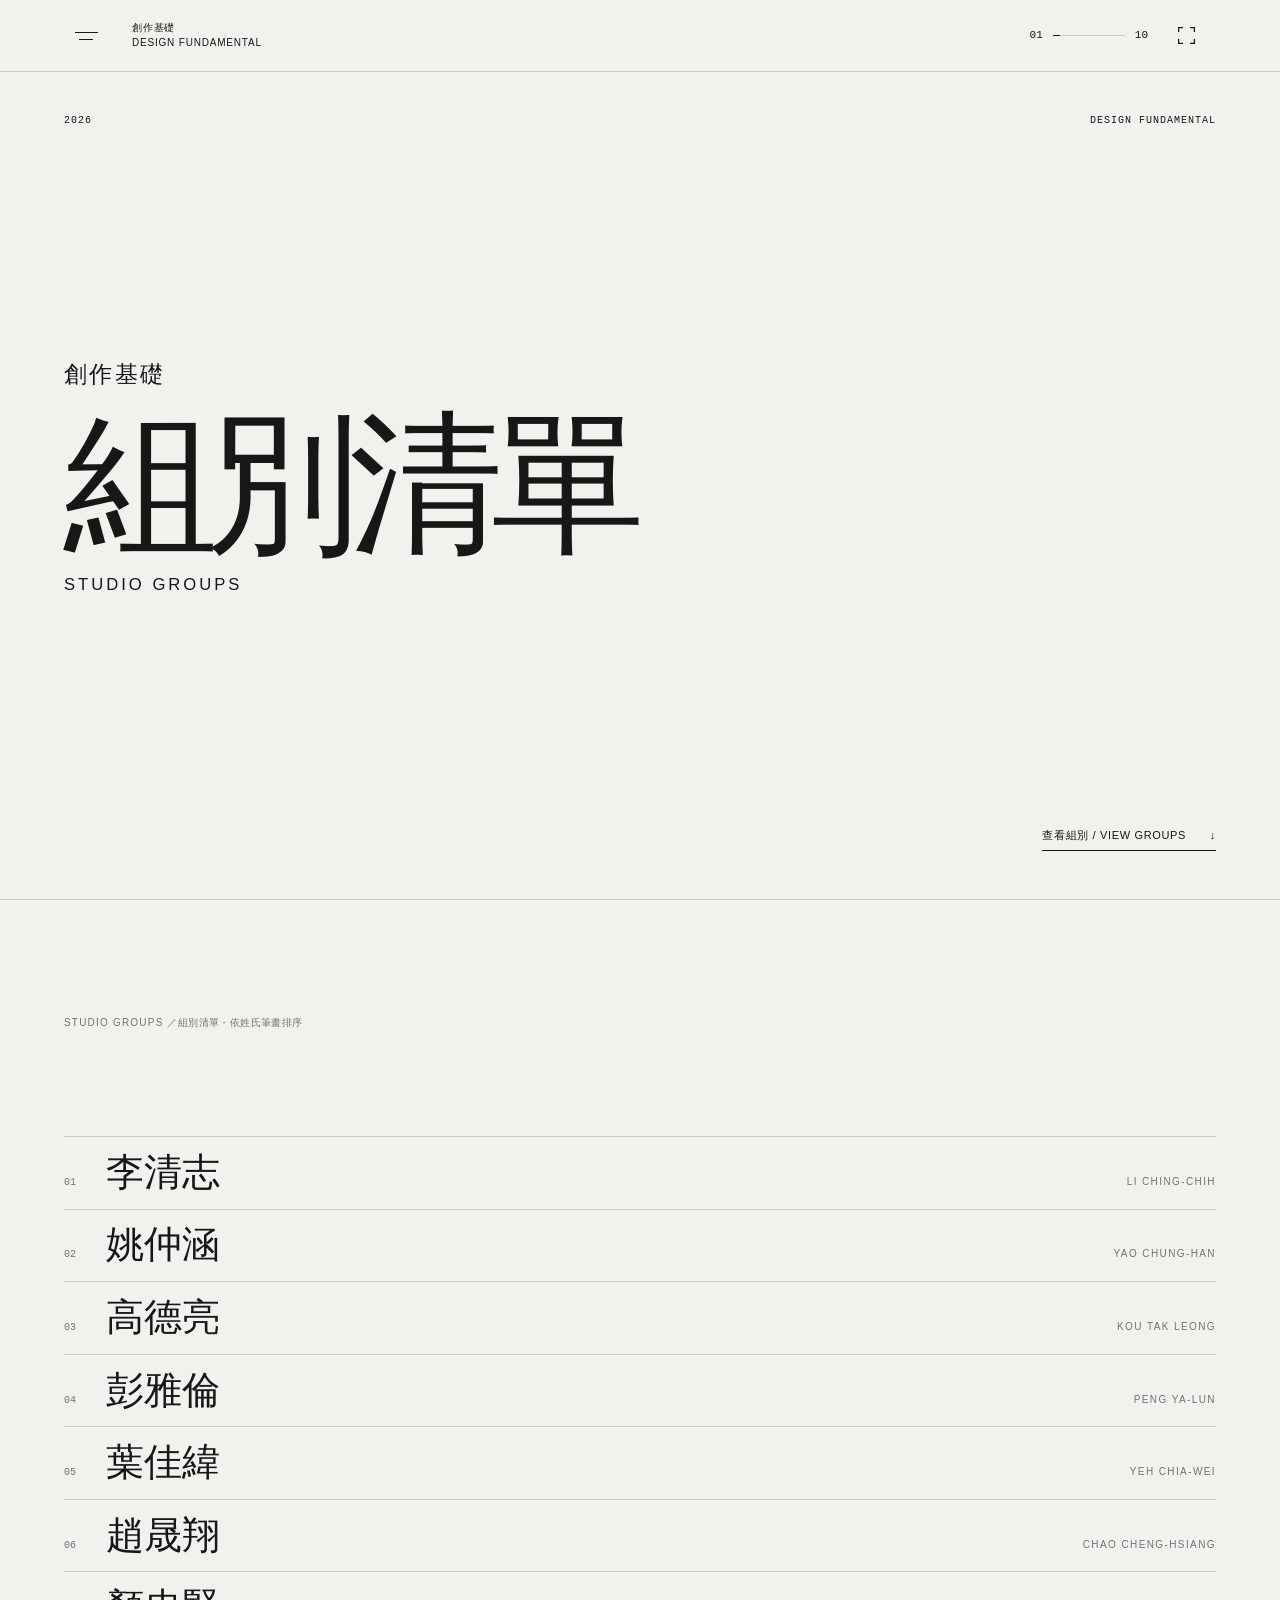
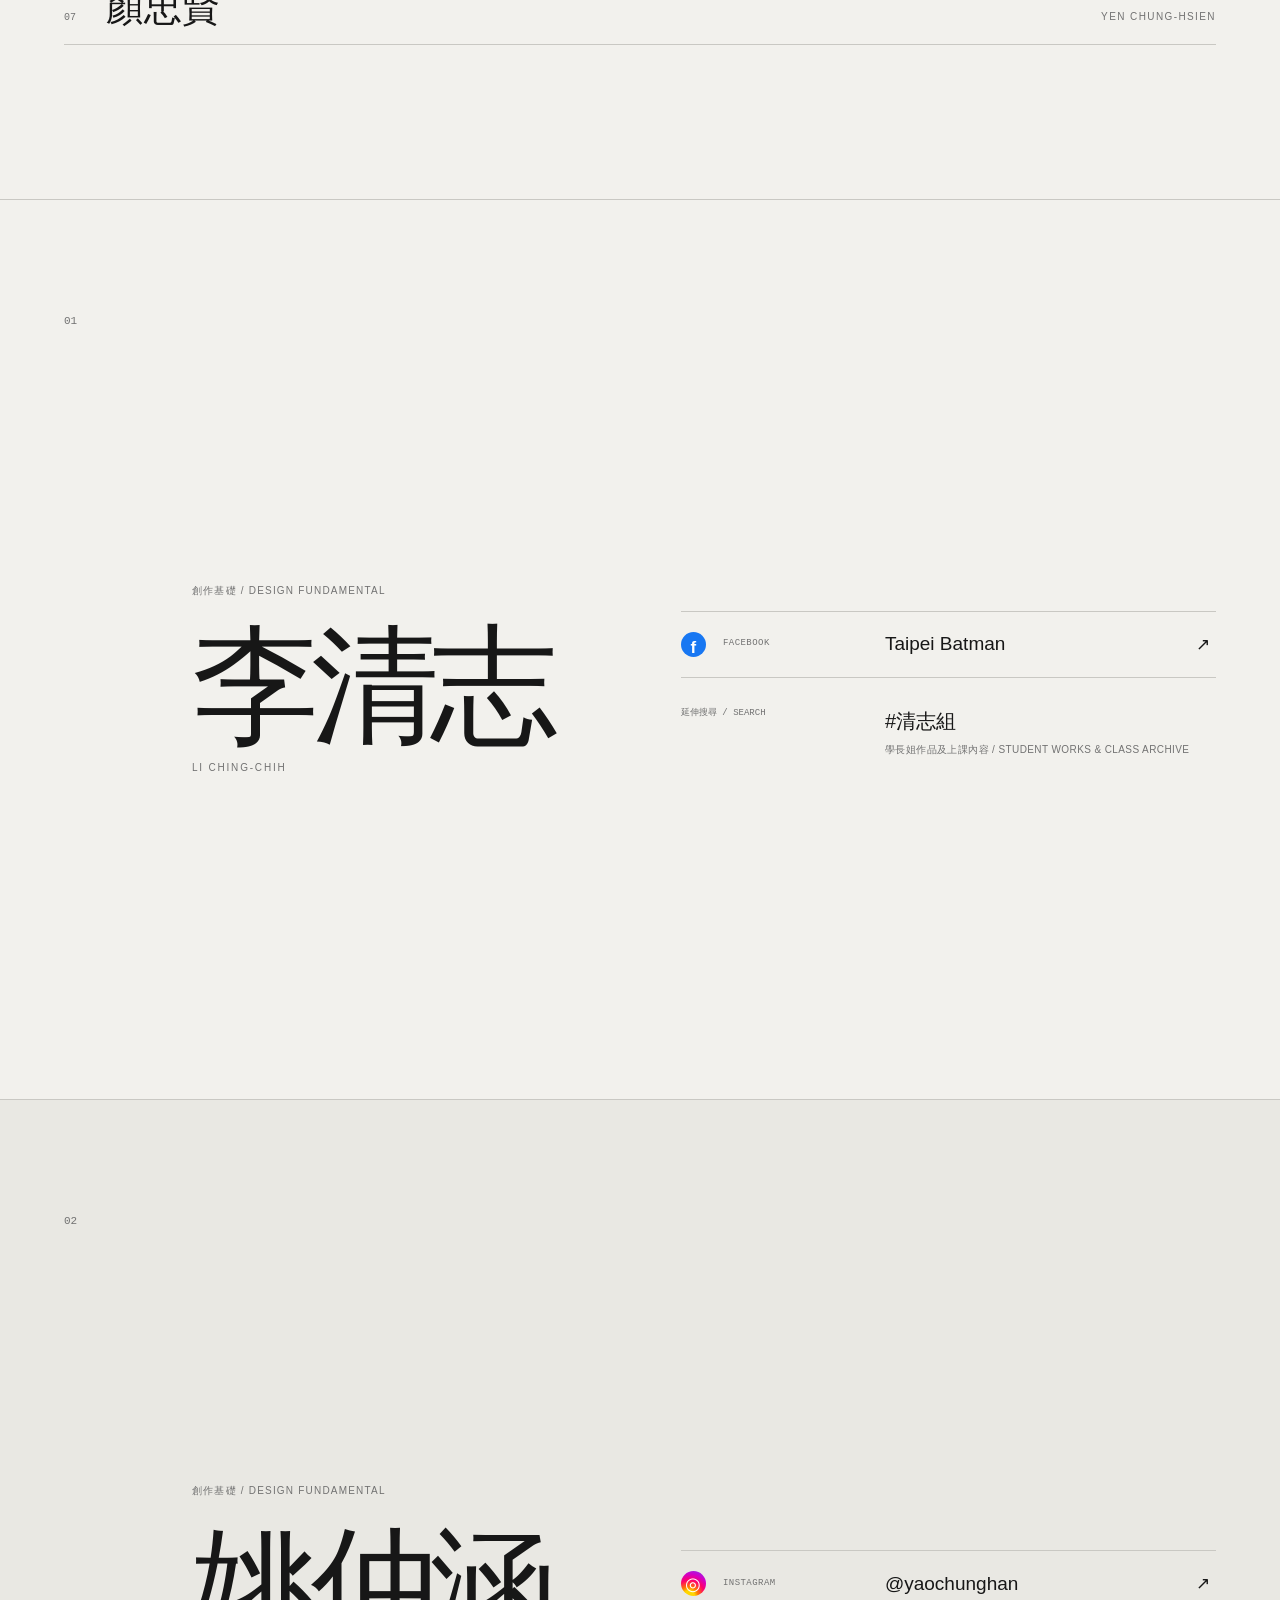
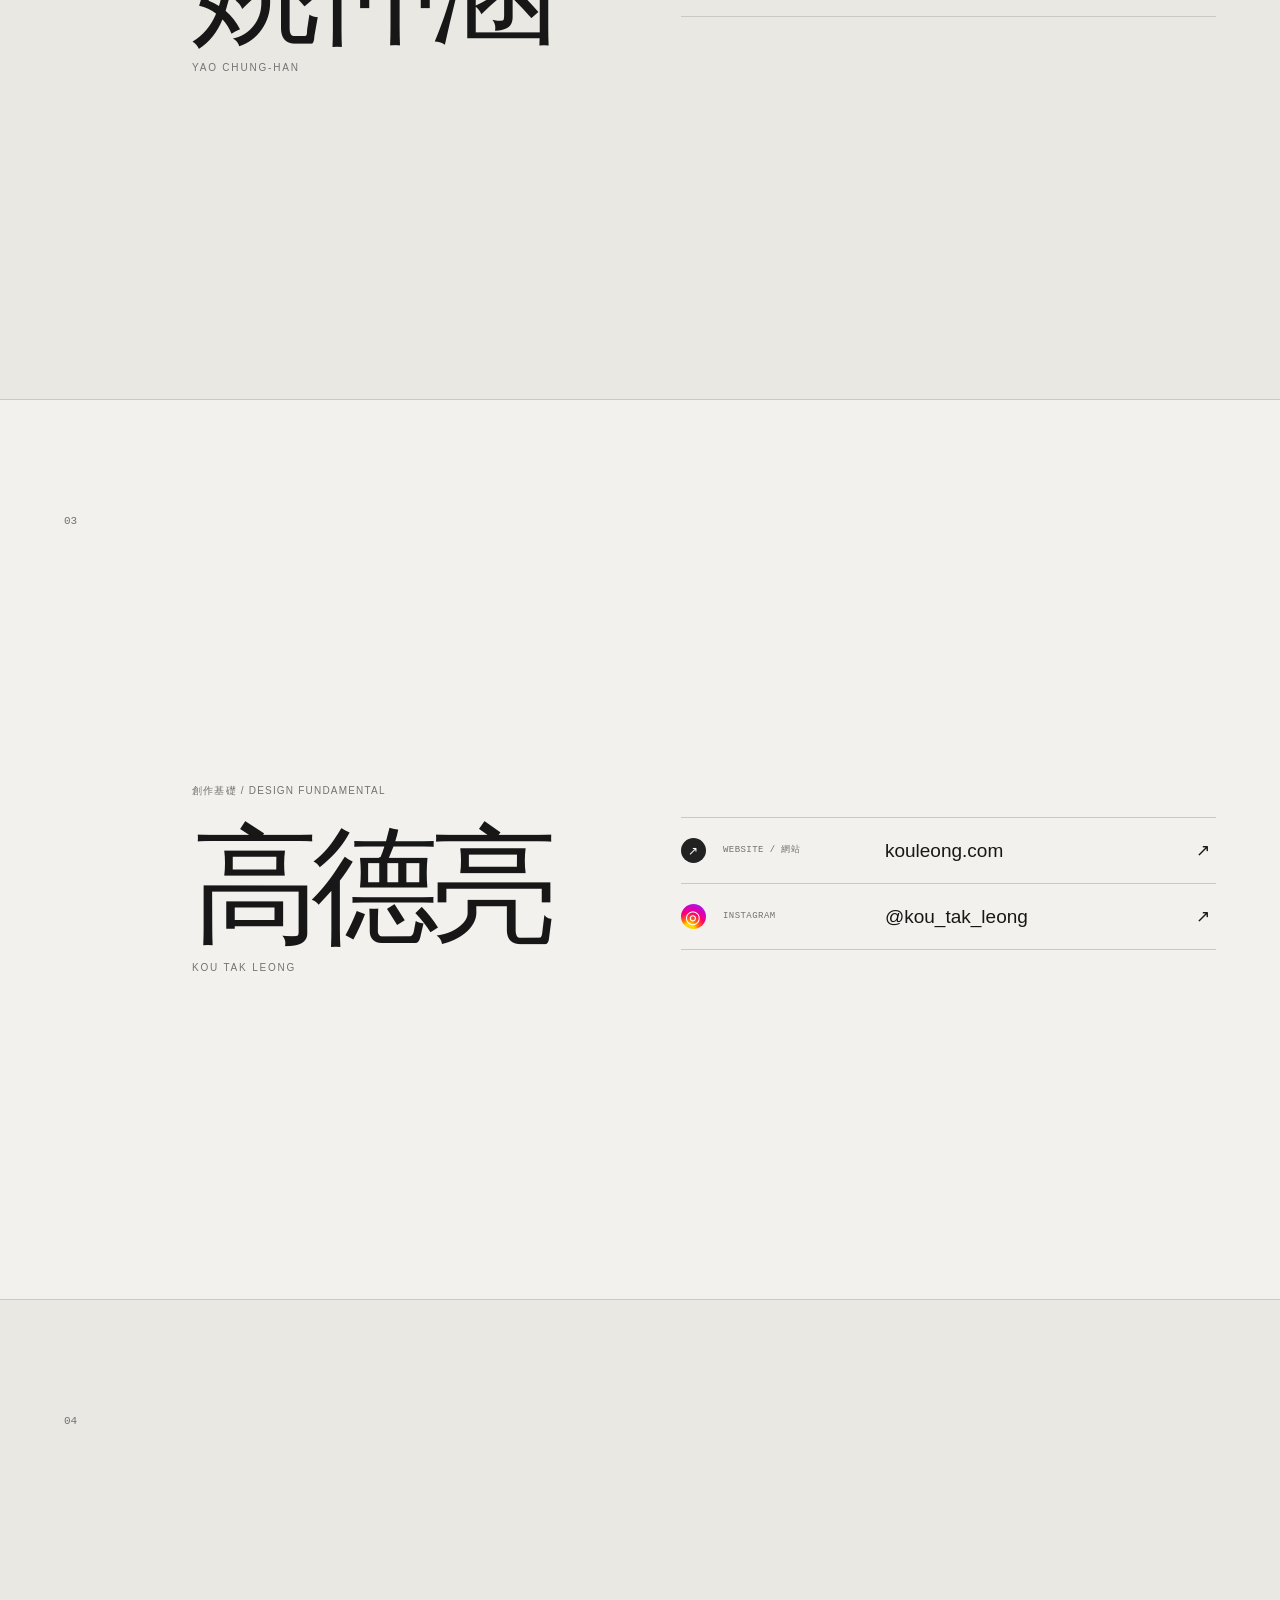
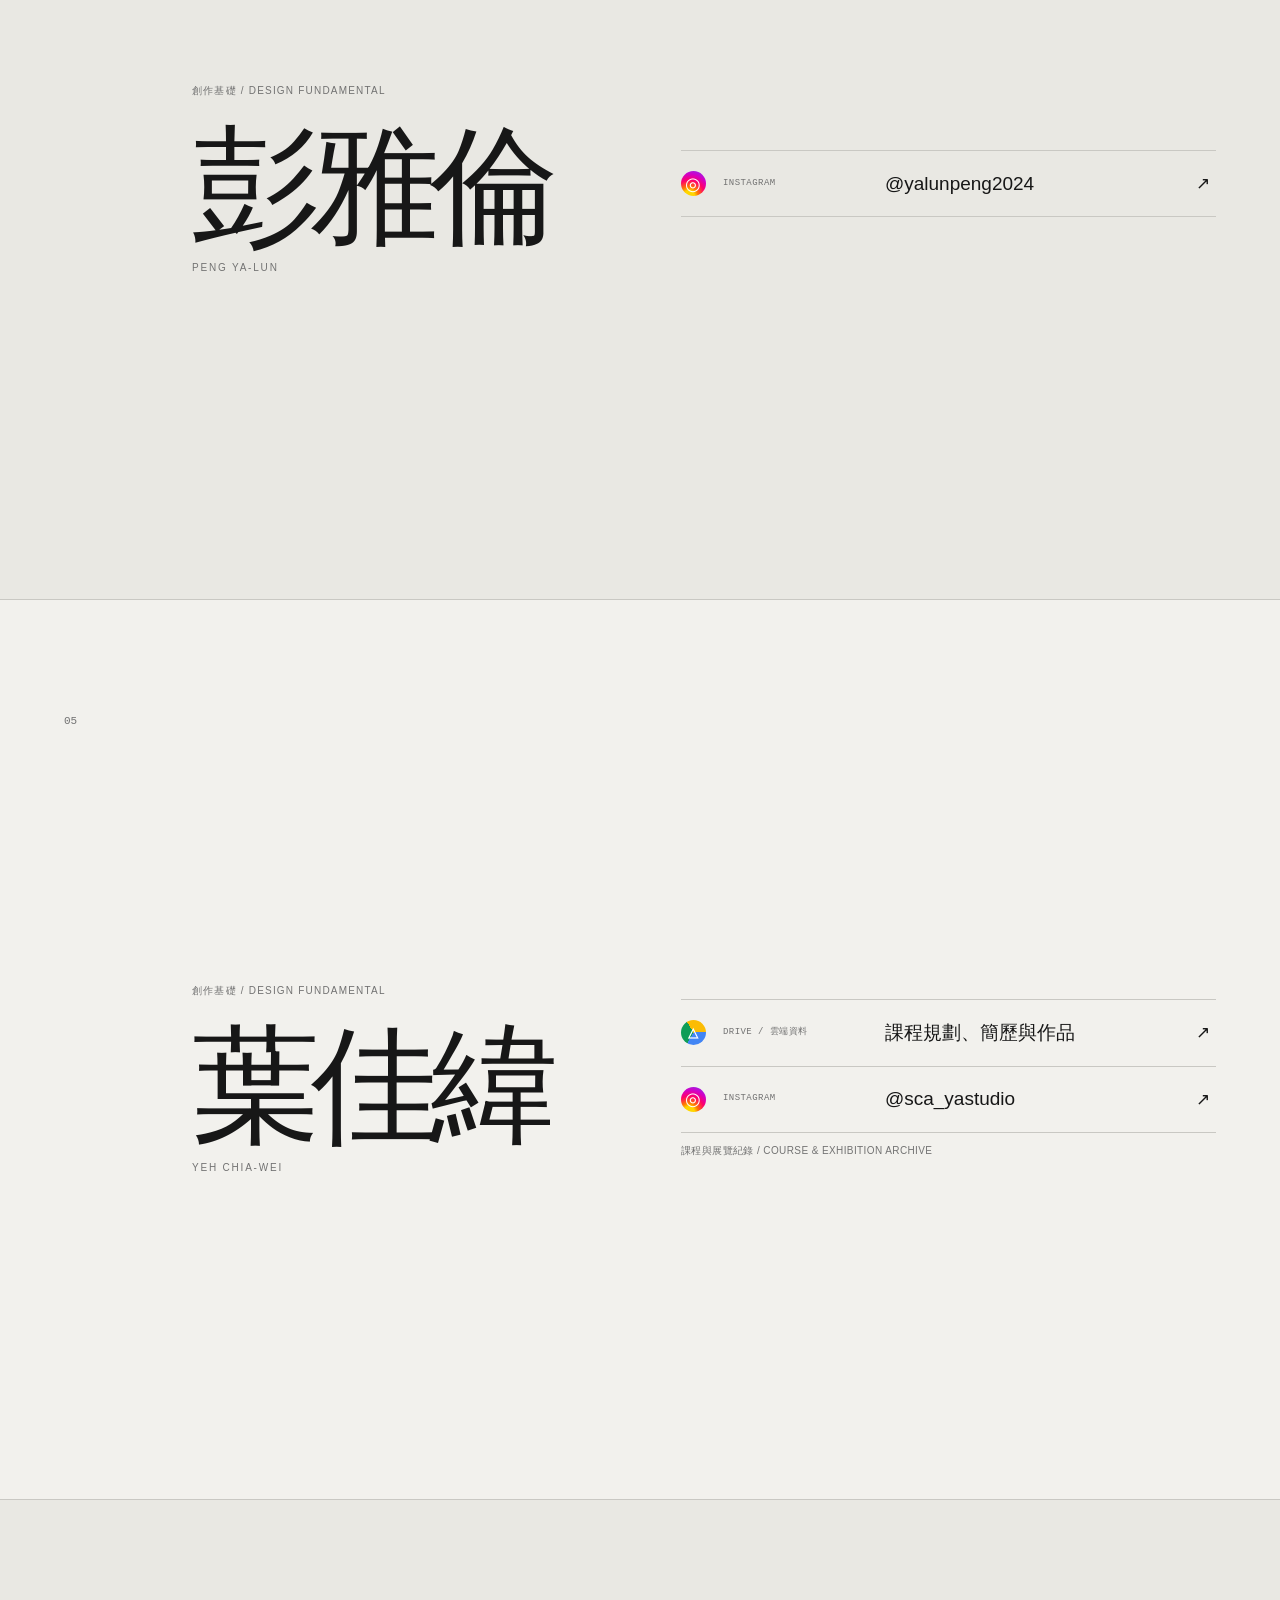
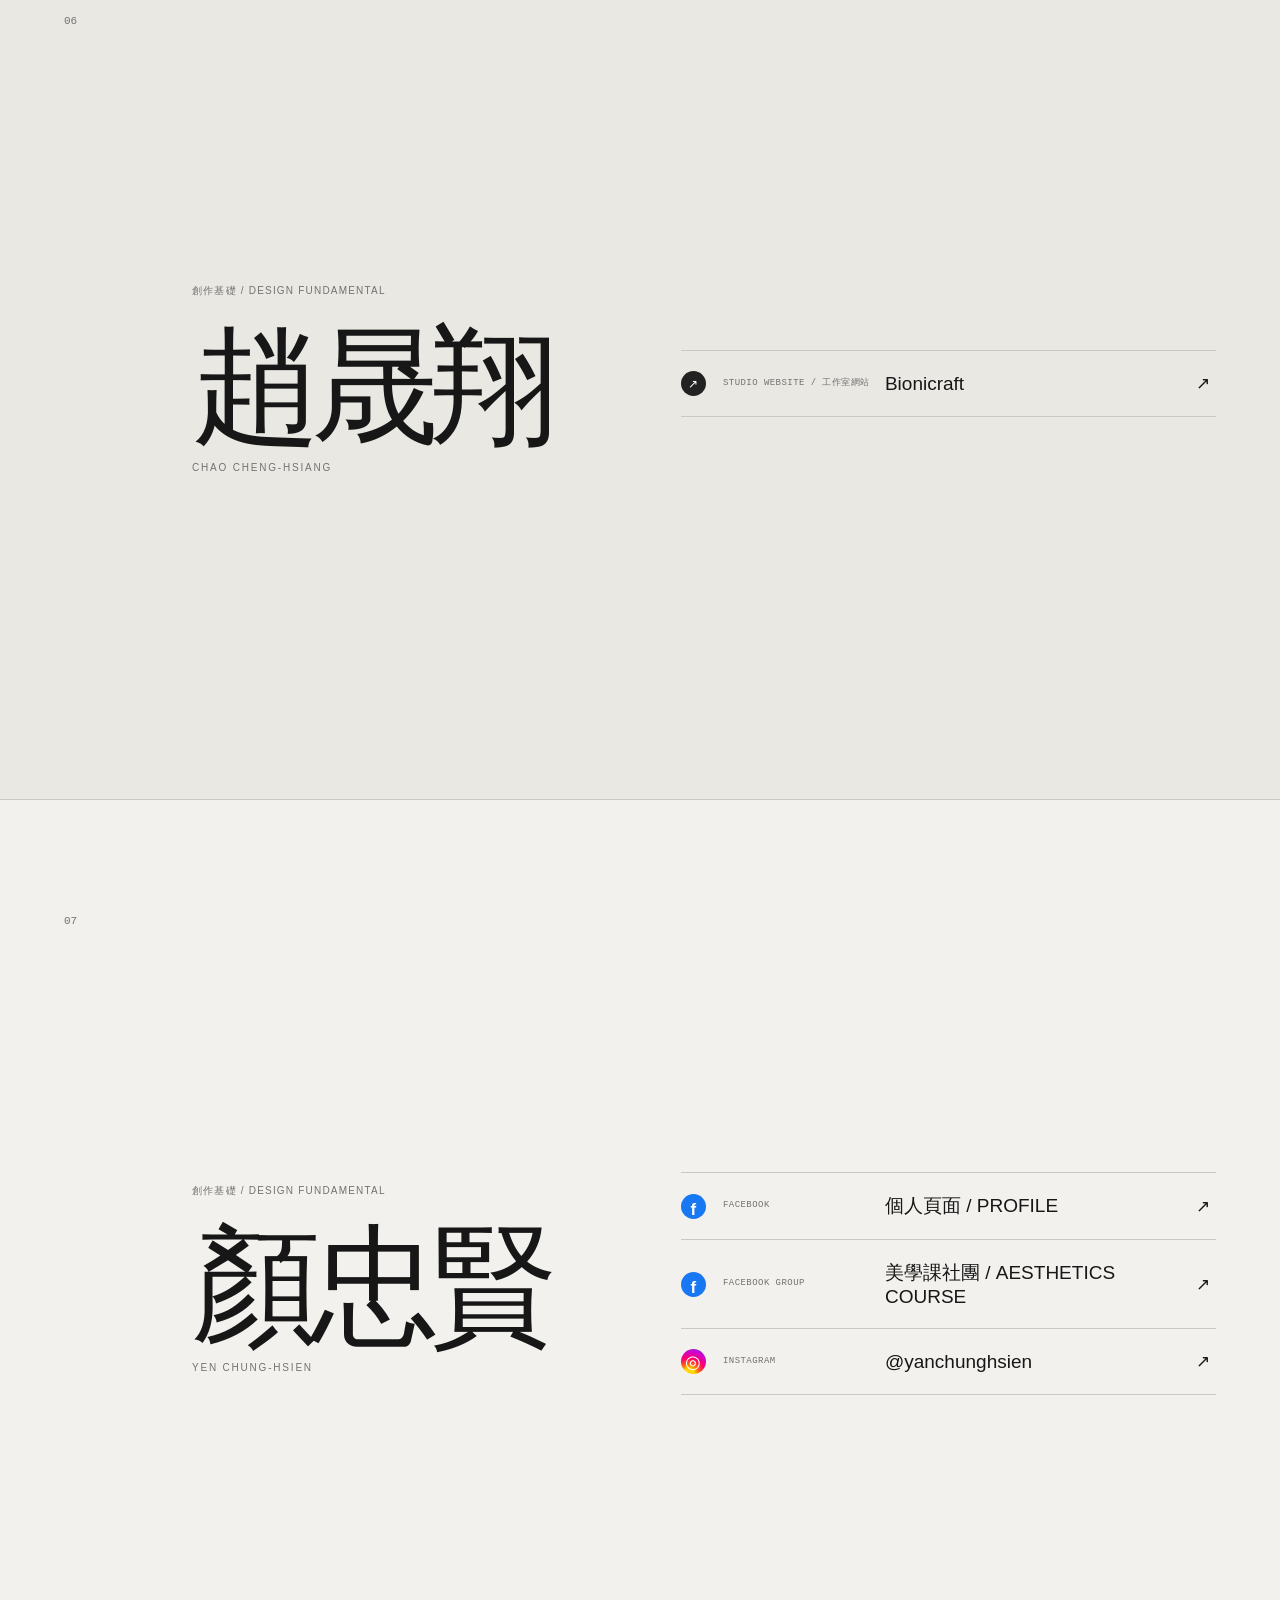
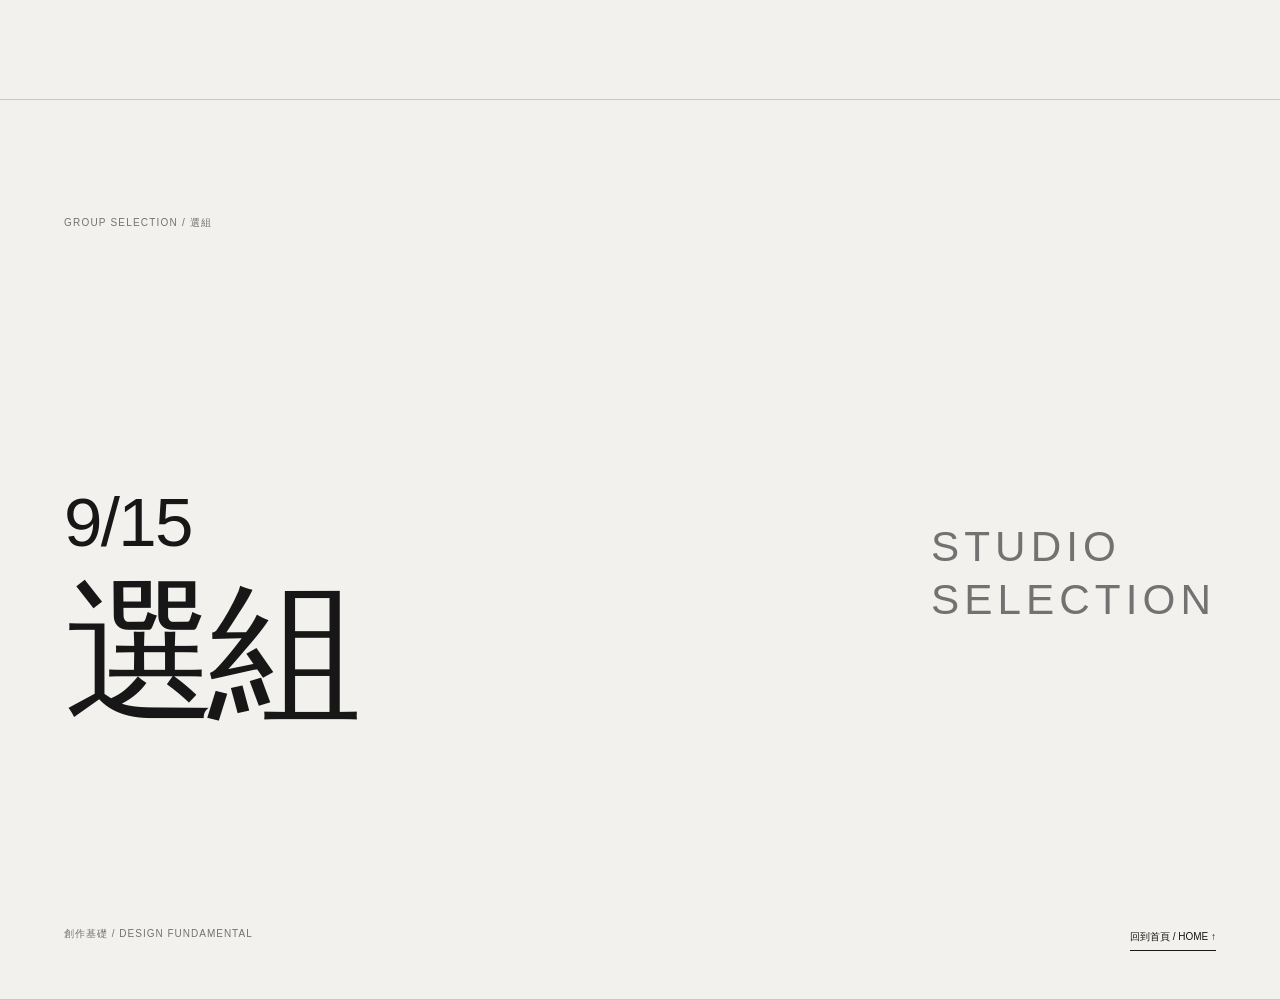
==== commit efcee2f8: "彭雅倫連結更新為 Instagram" ====
--- a/1st/theater/index.html
+++ b/1st/theater/index.html
@@ -74,7 +74,7 @@
 
     <section class="scene teacher alt" id="peng-ya-lun" data-number="06">
       <div class="teacher-no">04</div><div class="teacher-main"><div class="scene-label">創作基礎 / DESIGN FUNDAMENTAL</div><h2>彭雅倫</h2><p class="roman">PENG YA-LUN</p></div>
-      <div class="resources"><a href="https://creativexpo.tw/zh-TW/cultural_curations/10" target="_blank" rel="noopener"><b class="service-icon website" aria-hidden="true">↗</b><span>CURATION / 策展</span><strong>Creative Expo Taiwan</strong><i>↗</i></a></div>
+      <div class="resources"><a href="https://www.instagram.com/yalunpeng2024" target="_blank" rel="noopener"><b class="service-icon instagram" aria-hidden="true">◎</b><span>INSTAGRAM</span><strong>@yalunpeng2024</strong><i>↗</i></a></div>
     </section>
 
     <section class="scene teacher feature" id="yeh-chia-wei" data-number="07">
--- a/1st/theater/styles.css
+++ b/1st/theater/styles.css
@@ -11,8 +11,11 @@
 }
 
 * { box-sizing: border-box; }
-html { scroll-behavior: smooth; scroll-snap-type: y mandatory; background: var(--paper); }
-body { margin: 0; background: var(--paper); overflow-x: hidden; }
+/* iOS Safari 在 scroll-behavior:smooth + scroll-snap:mandatory + body overflow-x:hidden
+   的組合下會直接忽略程式化捲動，導致目錄點了不動。改用 proximity，
+   捲動一律由 app.js 控制；overflow-x 用 clip，避免 body 變成捲動容器。 */
+html { scroll-snap-type: y proximity; overflow-x: clip; background: var(--paper); }
+body { margin: 0; background: var(--paper); overflow-x: clip; }
 a { color: inherit; }
 
 .topbar {
@@ -58,7 +61,6 @@
   min-height: 100svh;
   padding: calc(var(--header) + 44px) var(--pad) 48px;
   scroll-snap-align: start;
-  scroll-margin-top: var(--header);
   overflow: hidden;
   border-bottom: 1px solid var(--line);
 }
